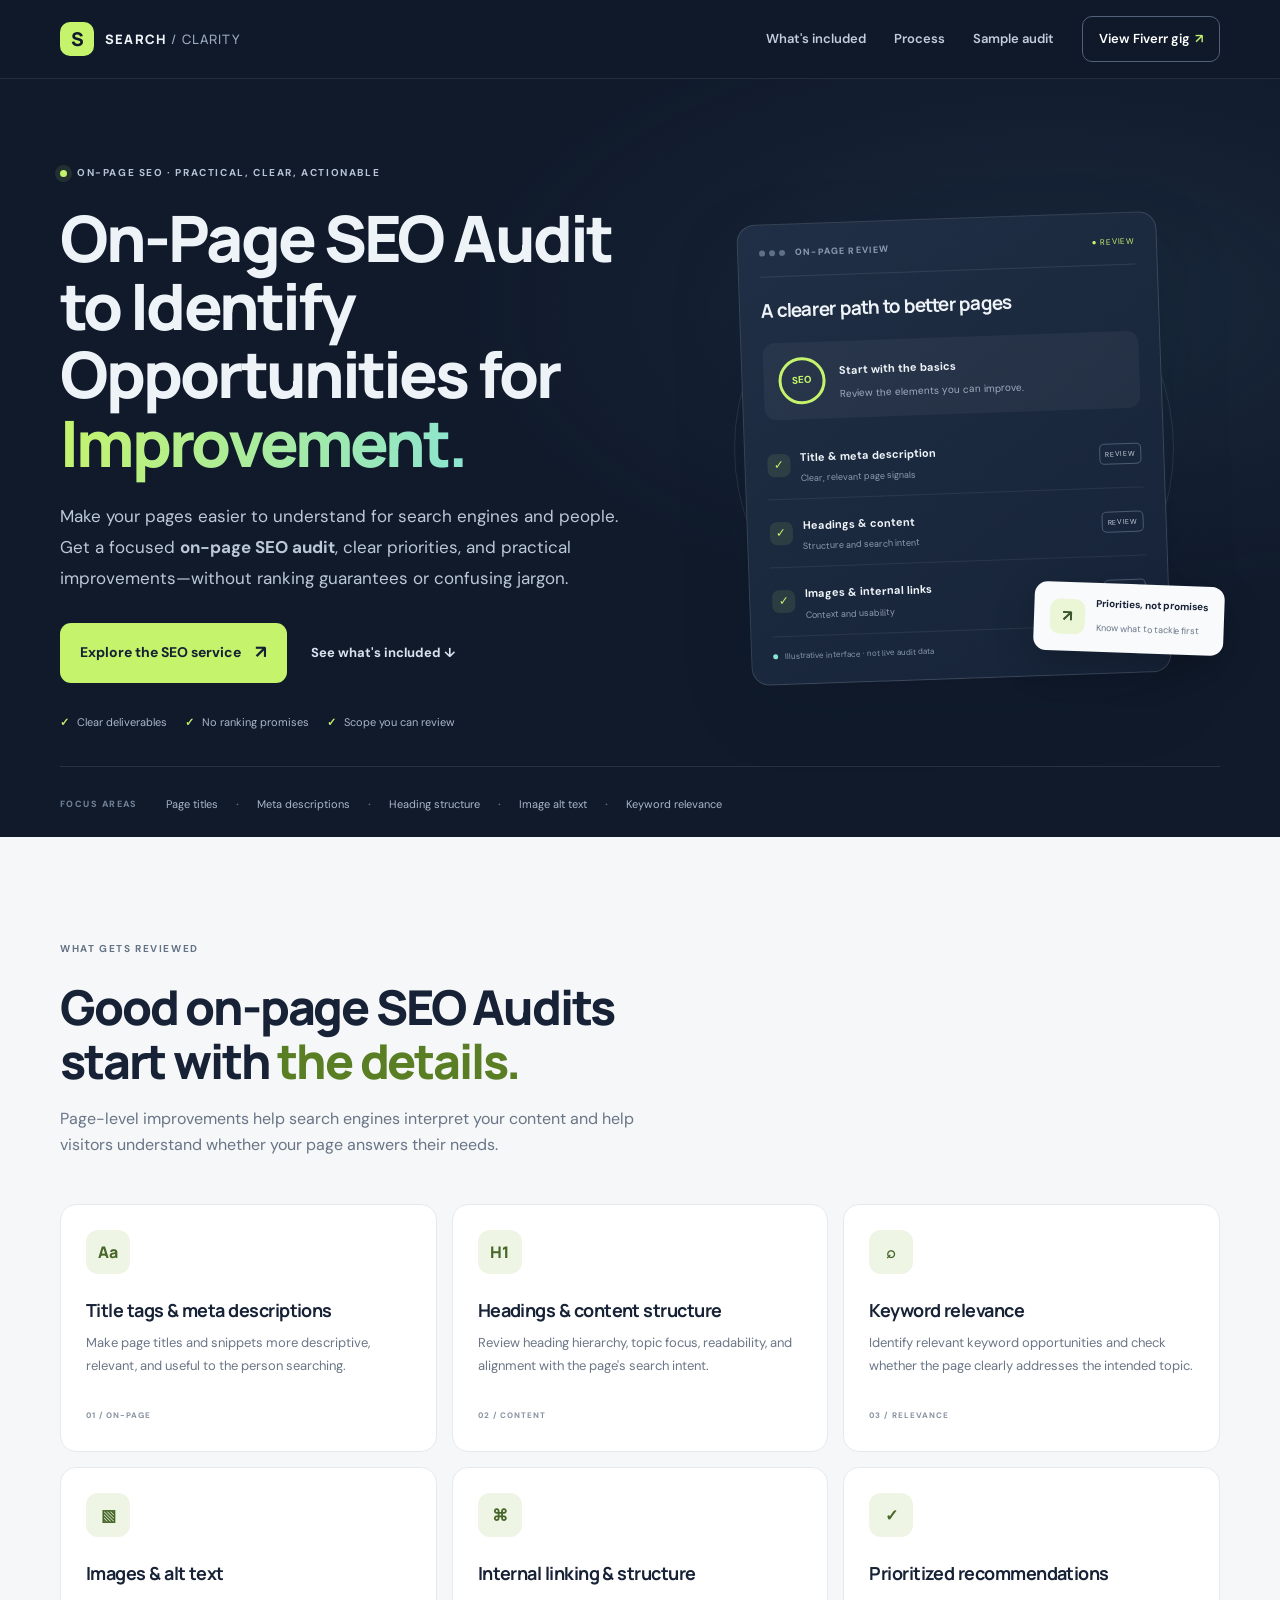
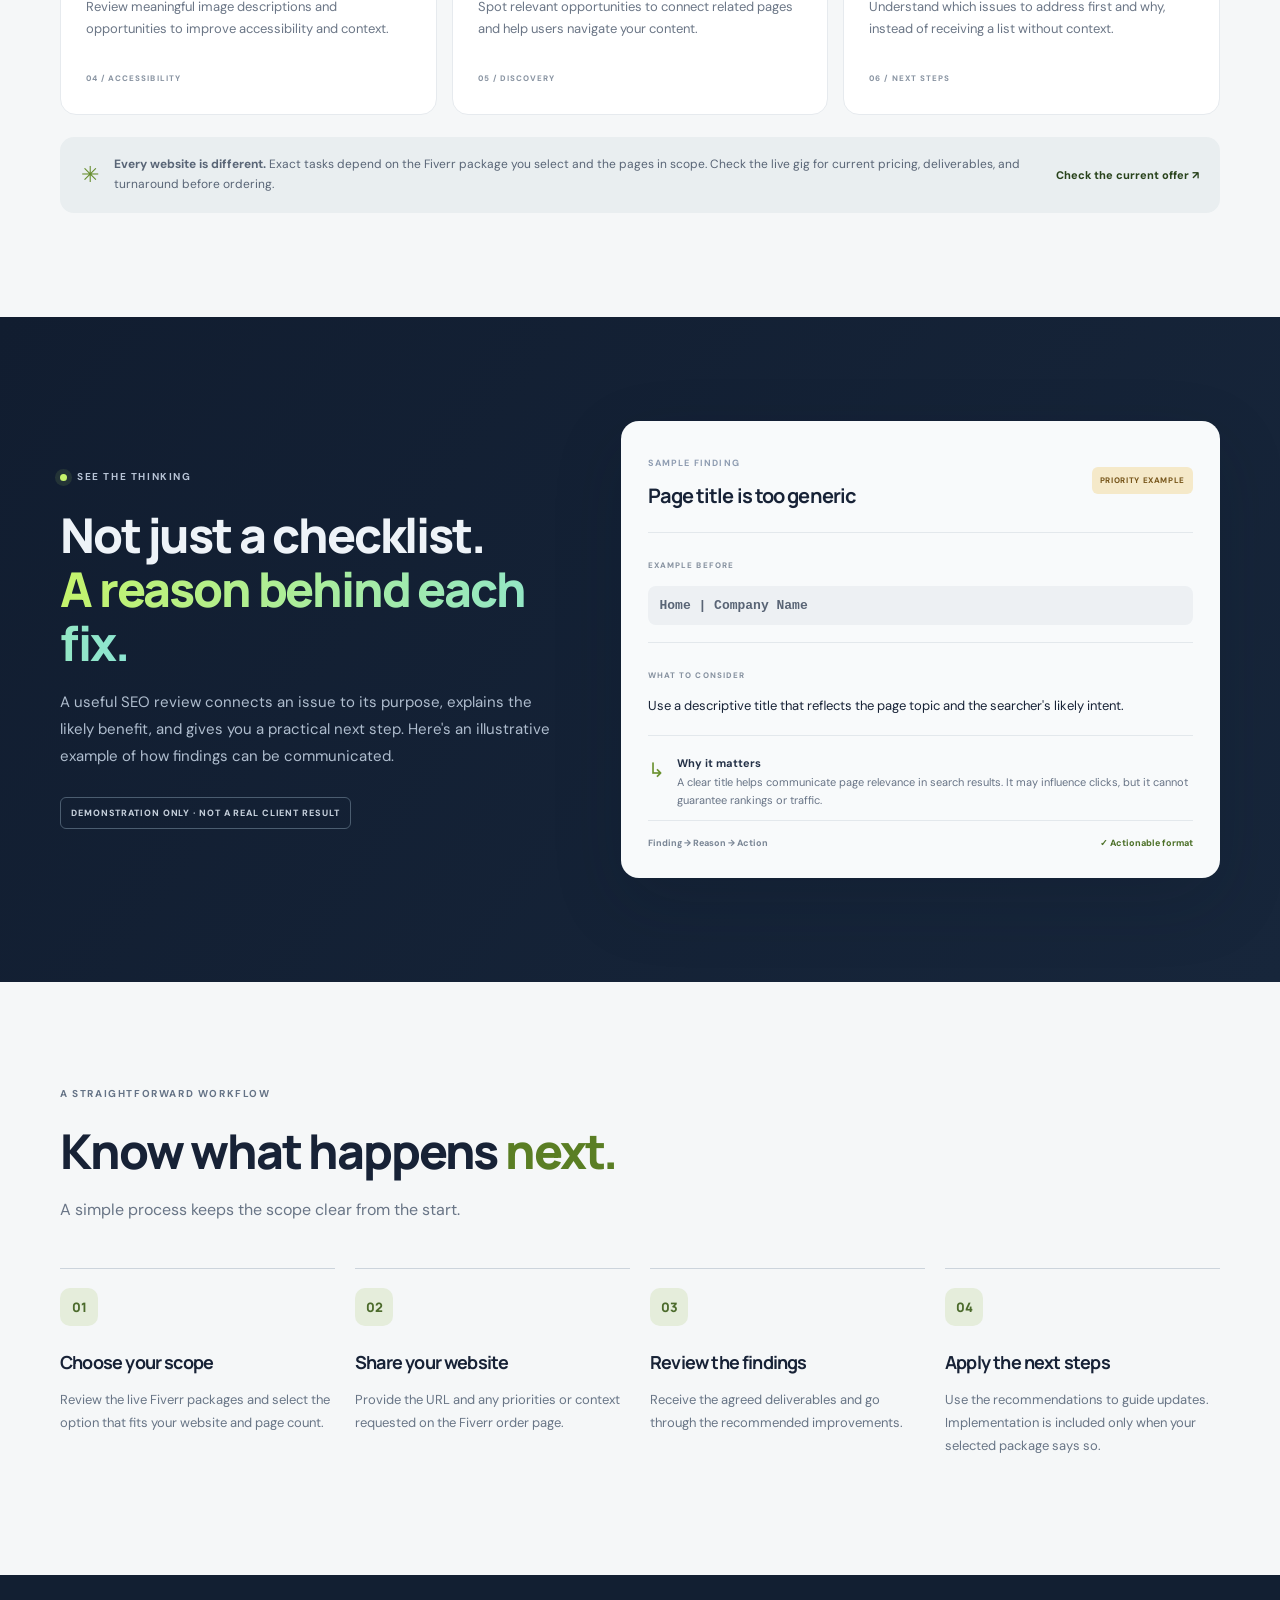
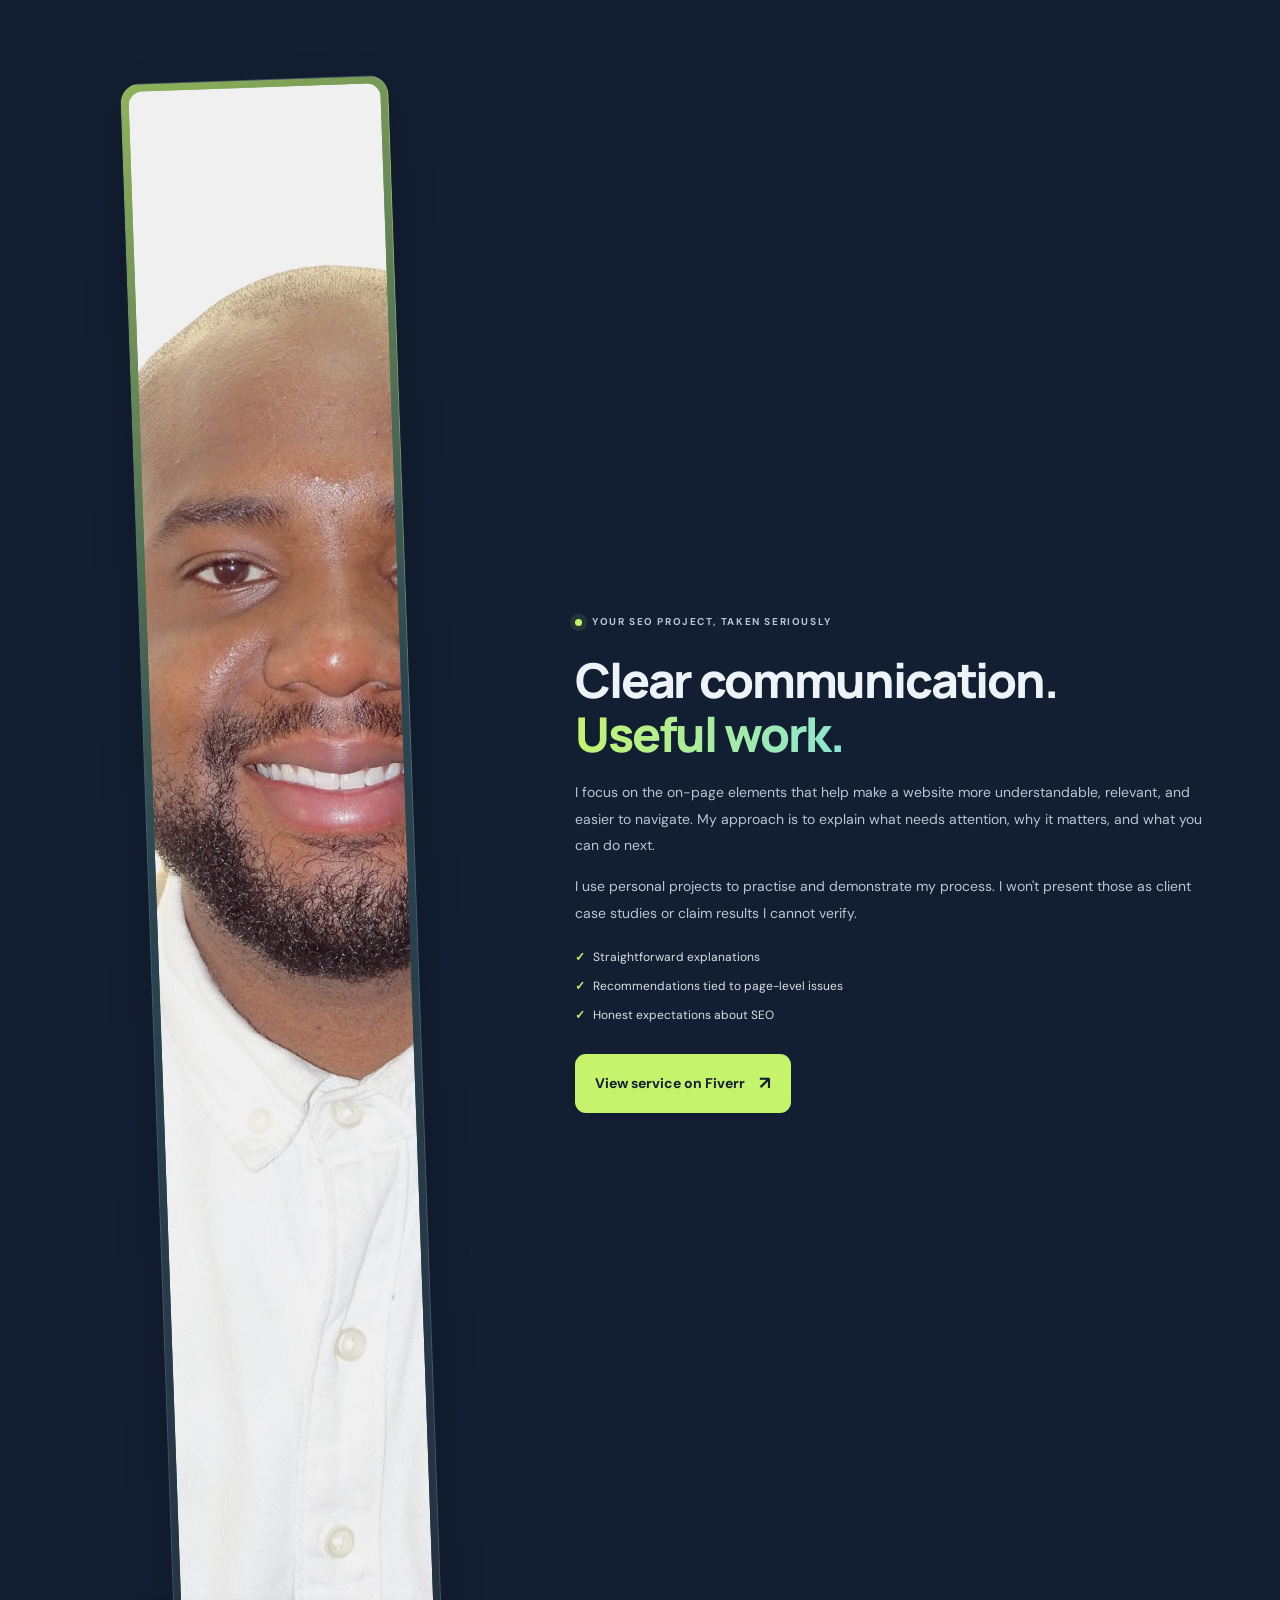
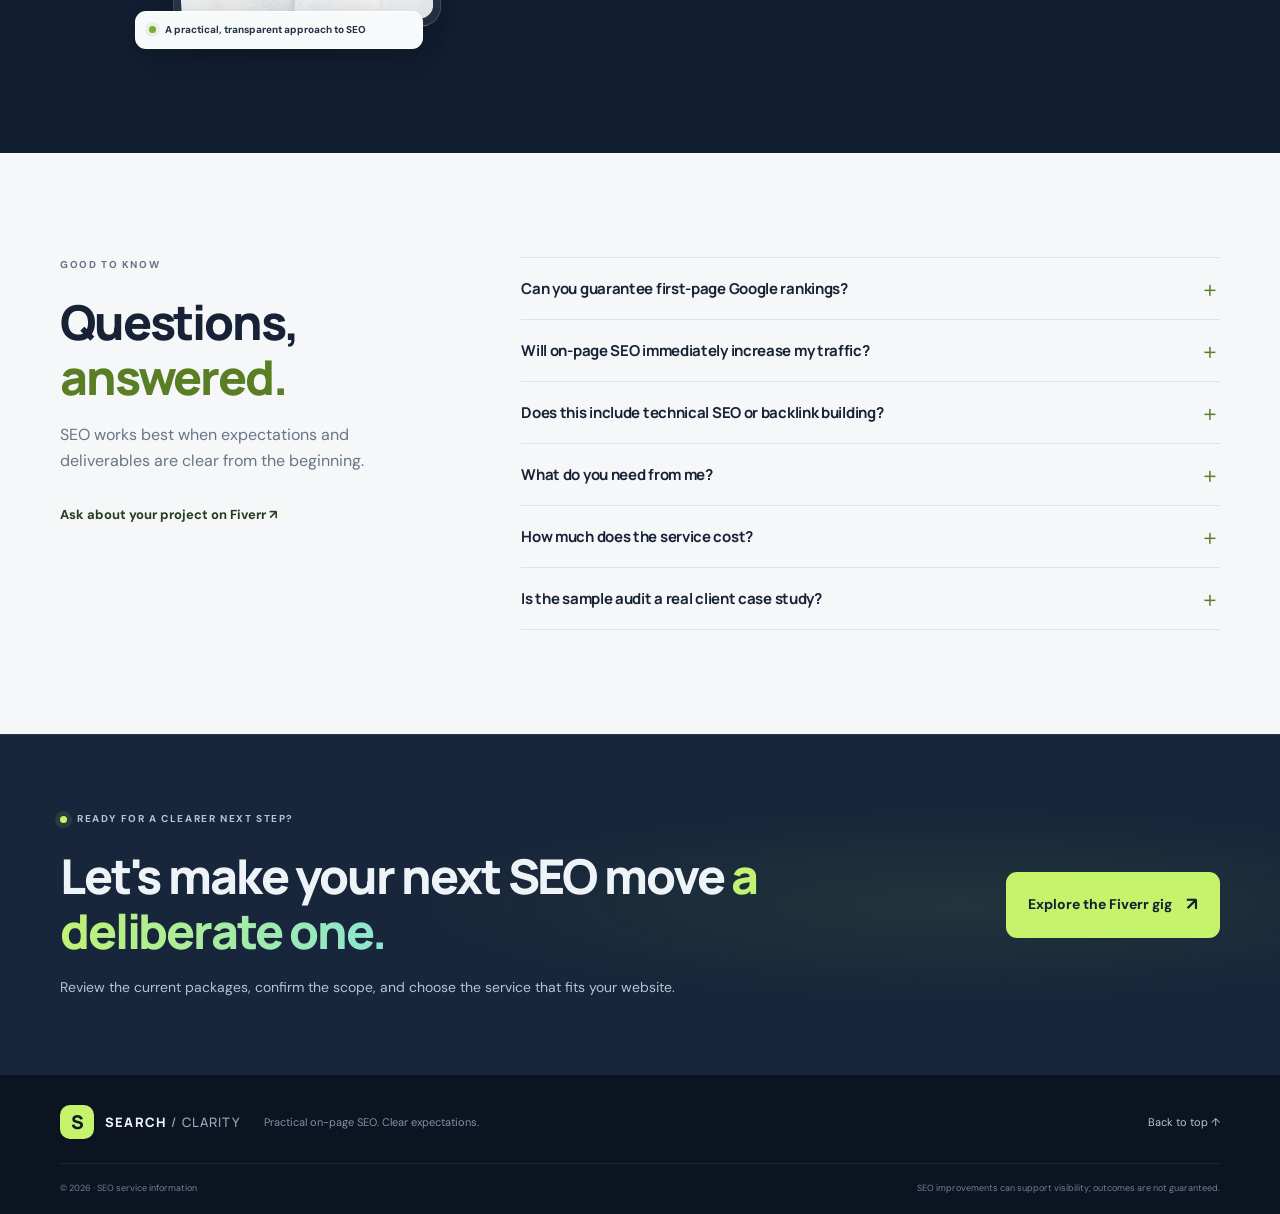
==== index.html @ f80be149 "Update favicon link from PNG to SVG" ====
<!doctype html>
<html lang="en">
<head>
  <meta charset="utf-8">
  <meta name="viewport" content="width=device-width, initial-scale=1, viewport-fit=cover">
  <meta name="theme-color" content="#101a2b">
  <meta name="color-scheme" content="dark light">

  <title>On-Page SEO Audit | Actionable Website SEO Review</title>
  <link rel="icon" type="image/png" href="/favicon.svg">

  <meta name="description" content="Get an on-page SEO audit covering titles, meta descriptions, headings, keyword relevance, image alt text and internal links, with practical recommendations.">

  <link rel="canonical" href="https://searchclarity.org/">

  <meta property="og:type" content="website">
  <meta property="og:title" content="Make your website easier for search engines to understand">
  <meta property="og:description" content="Practical on-page SEO audit and clear next steps. Explore the service on Fiverr.">
  <meta property="og:image" content="./profile-photo.jpg">

  <link rel="preload" as="image" href="./profile-photo.jpg" fetchpriority="high">
  <link rel="stylesheet" href="styles.css">

  <script type="application/ld+json">
  {
    "@context": "https://schema.org",
    "@type": "WebPage",
    "name": "On-Page SEO Audit and Optimization",
    "description": "Practical on-page SEO review and optimization service information.",
    "inLanguage": "en"
  }
  </script>
</head>

<body>

  <a class="skip-link" href="#main">Skip to content</a>

  <header class="site-header">
    <div class="container nav-wrap">

      <a class="brand" href="#top" aria-label="SEO service home">
        <span class="brand-mark">S</span>
        <span>SEARCH<span class="brand-light"> / CLARITY</span></span>
      </a>

      <button class="menu-toggle" type="button"
        aria-expanded="false" aria-controls="primary-nav">
        <span class="sr-only">Toggle navigation</span>
        <span></span>
        <span></span>
      </button>

      <nav id="primary-nav" class="nav-links" aria-label="Main navigation">
        <a href="#deliverables">What's included</a>
        <a href="#process">Process</a>
        <a href="#sample">Sample audit</a>
        <a class="nav-cta"
          href="https://www.fiverr.com/s/r33REjy"
          target="_blank" rel="noopener noreferrer">
          View Fiverr gig <span aria-hidden="true">↗</span>
        </a>
      </nav>

    </div>
  </header>

  <main id="main">

    <!-- HERO SECTION -->
    <section class="hero section" id="top">

      <div class="hero-grid container">

        <div class="hero-copy">

          <p class="eyebrow">
            <span class="pulse"></span>
            ON-PAGE SEO · PRACTICAL, CLEAR, ACTIONABLE
          </p>

          <h1>
            On-Page SEO Audit to Identify
            Opportunities for
            <span class="text-gradient">Improvement.</span>
          </h1>

          <p class="hero-lead">
            Make your pages easier to understand for search engines and people.
            Get a focused <strong>on-page SEO audit</strong>, clear priorities,
            and practical improvements—without ranking guarantees or confusing jargon.
          </p>

          <div class="hero-actions">

            <a class="button button-primary"
              href="https://www.fiverr.com/s/r33REjy"
              target="_blank" rel="noopener noreferrer">
              Explore the SEO service
              <span aria-hidden="true">↗</span>
            </a>

            <a class="text-link" href="#deliverables">
              See what's included
              <span aria-hidden="true">↓</span>
            </a>

          </div>

          <div class="trust-notes">
            <span><i aria-hidden="true">✓</i> Clear deliverables</span>
            <span><i aria-hidden="true">✓</i> No ranking promises</span>
            <span><i aria-hidden="true">✓</i> Scope you can review</span>
          </div>

        </div>

        <div class="hero-visual" aria-label="Illustration of an SEO review dashboard">

          <div class="orbit orbit-one"></div>
          <div class="orbit orbit-two"></div>

          <div class="dashboard-card">

            <div class="dash-top">
              <span class="window-dots">
                <i></i><i></i><i></i>
              </span>
              <span class="dash-label">ON-PAGE REVIEW</span>
              <span class="dash-status">● REVIEW</span>
            </div>

            <div class="dash-title">
              A clearer path to better pages
            </div>

            <div class="score-row">
              <div class="score-ring">
                <span>SEO</span>
              </div>
              <div>
                <strong>Start with the basics</strong>
                <p>Review the elements you can improve.</p>
              </div>
            </div>

            <div class="check-row">
              <span class="check-icon">✓</span>
              <div>
                <strong>Title & meta description</strong>
                <small>Clear, relevant page signals</small>
              </div>
              <span class="row-tag">REVIEW</span>
            </div>

            <div class="check-row">
              <span class="check-icon">✓</span>
              <div>
                <strong>Headings & content</strong>
                <small>Structure and search intent</small>
              </div>
              <span class="row-tag">REVIEW</span>
            </div>

            <div class="check-row">
              <span class="check-icon">✓</span>
              <div>
                <strong>Images & internal links</strong>
                <small>Context and usability</small>
              </div>
              <span class="row-tag">REVIEW</span>
            </div>

            <div class="dash-foot">
              <span class="foot-dot"></span>
              Illustrative interface · not live audit data
            </div>

          </div>

          <div class="floating-note">
            <span class="note-icon">↗</span>
            <div>
              <strong>Priorities, not promises</strong>
              <small>Know what to tackle first</small>
            </div>
          </div>

        </div>

      </div>

      <div class="hero-bottom container">
        <span>FOCUS AREAS</span>
        <div>Page titles</div>
        <b>·</b>
        <div>Meta descriptions</div>
        <b>·</b>
        <div>Heading structure</div>
        <b>·</b>
        <div>Image alt text</div>
        <b>·</b>
        <div>Keyword relevance</div>
      </div>

    </section>

    <!-- DELIVERABLES -->
    <section class="section section-light" id="deliverables">

      <div class="container">

        <div class="section-heading">
          <p class="eyebrow eyebrow-dark">WHAT GETS REVIEWED</p>

          <h2>
            Good on-page SEO Audits start with
            <span class="accent-text">the details.</span>
          </h2>

          <p>
            Page-level improvements help search engines interpret your content
            and help visitors understand whether your page answers their needs.
          </p>
        </div>

        <div class="service-grid">

          <article class="service-card">
            <div class="service-icon">Aa</div>
            <h3>Title tags & meta descriptions</h3>
            <p>
              Make page titles and snippets more descriptive, relevant,
              and useful to the person searching.
            </p>
            <span class="card-number">01 / ON-PAGE</span>
          </article>

          <article class="service-card">
            <div class="service-icon">H1</div>
            <h3>Headings & content structure</h3>
            <p>
              Review heading hierarchy, topic focus, readability,
              and alignment with the page's search intent.
            </p>
            <span class="card-number">02 / CONTENT</span>
          </article>

          <article class="service-card">
            <div class="service-icon">⌕</div>
            <h3>Keyword relevance</h3>
            <p>
              Identify relevant keyword opportunities and check whether
              the page clearly addresses the intended topic.
            </p>
            <span class="card-number">03 / RELEVANCE</span>
          </article>

          <article class="service-card">
            <div class="service-icon">▧</div>
            <h3>Images & alt text</h3>
            <p>
              Review meaningful image descriptions and opportunities
              to improve accessibility and context.
            </p>
            <span class="card-number">04 / ACCESSIBILITY</span>
          </article>

          <article class="service-card">
            <div class="service-icon">⌘</div>
            <h3>Internal linking & structure</h3>
            <p>
              Spot relevant opportunities to connect related pages
              and help users navigate your content.
            </p>
            <span class="card-number">05 / DISCOVERY</span>
          </article>

          <article class="service-card">
            <div class="service-icon">✓</div>
            <h3>Prioritized recommendations</h3>
            <p>
              Understand which issues to address first and why,
              instead of receiving a list without context.
            </p>
            <span class="card-number">06 / NEXT STEPS</span>
          </article>

        </div>

        <div class="scope-note">
          <span class="scope-star">✳</span>

          <p>
            <strong>Every website is different.</strong>
            Exact tasks depend on the Fiverr package you select and the pages
            in scope. Check the live gig for current pricing, deliverables,
            and turnaround before ordering.
          </p>

          <a href="https://www.fiverr.com/s/r33REjy"
            target="_blank" rel="noopener noreferrer">
            Check the current offer ↗
          </a>
        </div>

      </div>
    </section>

    <!-- SAMPLE AUDIT -->
    <section class="section dark-section" id="sample">

      <div class="container sample-grid">

        <div>
          <p class="eyebrow">
            <span class="pulse"></span>
            SEE THE THINKING
          </p>

          <h2>
            Not just a checklist.<br>
            <span class="text-gradient">A reason behind each fix.</span>
          </h2>

          <p class="section-copy">
            A useful SEO review connects an issue to its purpose,
            explains the likely benefit, and gives you a practical next step.
            Here's an illustrative example of how findings can be communicated.
          </p>

          <div class="sample-disclaimer">
            DEMONSTRATION ONLY · NOT A REAL CLIENT RESULT
          </div>
        </div>

        <div class="audit-panel">

          <div class="audit-head">
            <div>
              <span class="mini-label">SAMPLE FINDING</span>
              <h3>Page title is too generic</h3>
            </div>
            <span class="priority priority-high">PRIORITY EXAMPLE</span>
          </div>

          <div class="audit-before">
            <span>EXAMPLE BEFORE</span>
            <p>Home | Company Name</p>
          </div>

          <div class="audit-after">
            <span>WHAT TO CONSIDER</span>
            <p>
              Use a descriptive title that reflects the page topic
              and the searcher's likely intent.
            </p>
          </div>

          <div class="audit-reason">
            <span class="reason-icon">↳</span>
            <p>
              <strong>Why it matters</strong><br>
              A clear title helps communicate page relevance in search results.
              It may influence clicks, but it cannot guarantee rankings or traffic.
            </p>
          </div>

          <div class="audit-bottom">
            <span>Finding → Reason → Action</span>
            <span class="audit-check">✓ Actionable format</span>
          </div>

        </div>

      </div>
    </section>

    <!-- PROCESS -->
    <section class="section section-light" id="process">

      <div class="container">

        <div class="section-heading">
          <p class="eyebrow eyebrow-dark">A STRAIGHTFORWARD WORKFLOW</p>

          <h2>
            Know what happens
            <span class="accent-text">next.</span>
          </h2>

          <p>
            A simple process keeps the scope clear from the start.
          </p>
        </div>

        <div class="process-grid">

          <article class="process-step">
            <span class="step-no">01</span>
            <h3>Choose your scope</h3>
            <p>
              Review the live Fiverr packages and select the option
              that fits your website and page count.
            </p>
          </article>

          <article class="process-step">
            <span class="step-no">02</span>
            <h3>Share your website</h3>
            <p>
              Provide the URL and any priorities or context requested
              on the Fiverr order page.
            </p>
          </article>

          <article class="process-step">
            <span class="step-no">03</span>
            <h3>Review the findings</h3>
            <p>
              Receive the agreed deliverables and go through
              the recommended improvements.
            </p>
          </article>

          <article class="process-step">
            <span class="step-no">04</span>
            <h3>Apply the next steps</h3>
            <p>
              Use the recommendations to guide updates.
              Implementation is included only when your selected package says so.
            </p>
          </article>

        </div>

      </div>
    </section>

    <!-- ABOUT -->
    <section class="section about-section">

      <div class="container about-grid">

        <div class="portrait-wrap">
          <div class="portrait-frame">
            <img
              src="./profile-photo.jpg"
              width="1024"
              height="1536"
              alt="Portrait of the SEO service provider wearing a tan jacket and white shirt"
              loading="lazy"
              decoding="async"
            >
          </div>

          <div class="portrait-caption">
            <span class="caption-dot"></span>
            A practical, transparent approach to SEO
          </div>
        </div>

        <div class="about-copy">

          <p class="eyebrow">
            <span class="pulse"></span>
            YOUR SEO PROJECT, TAKEN SERIOUSLY
          </p>

          <h2>
            Clear communication.<br>
            <span class="text-gradient">Useful work.</span>
          </h2>

          <p>
            I focus on the on-page elements that help make a website more
            understandable, relevant, and easier to navigate. My approach
            is to explain what needs attention, why it matters, and what
            you can do next.
          </p>

          <p>
            I use personal projects to practise and demonstrate my process.
            I won't present those as client case studies or claim results
            I cannot verify.
          </p>

          <div class="about-points">
            <span><i>✓</i> Straightforward explanations</span>
            <span><i>✓</i> Recommendations tied to page-level issues</span>
            <span><i>✓</i> Honest expectations about SEO</span>
          </div>

          <a class="button button-primary"
            href="https://www.fiverr.com/s/r33REjy"
            target="_blank" rel="noopener noreferrer">
            View service on Fiverr
            <span aria-hidden="true">↗</span>
          </a>

        </div>
      </div>
    </section>

    <!-- FAQ -->
    <section class="section section-light faq-section" id="faq">

      <div class="container faq-grid">

        <div class="faq-intro">

          <p class="eyebrow eyebrow-dark">GOOD TO KNOW</p>

          <h2>
            Questions,
            <span class="accent-text">answered.</span>
          </h2>

          <p>
            SEO works best when expectations and deliverables
            are clear from the beginning.
          </p>

          <a class="text-link text-link-dark"
            href="https://www.fiverr.com/s/r33REjy"
            target="_blank" rel="noopener noreferrer">
            Ask about your project on Fiverr ↗
          </a>

        </div>

        <div class="faq-list">

          <details>
            <summary>Can you guarantee first-page Google rankings?</summary>
            <p>
              No. No ethical SEO provider can guarantee a particular ranking
              or timeline. Search results depend on many factors outside
              the control of a single service provider.
            </p>
          </details>

          <details>
            <summary>Will on-page SEO immediately increase my traffic?</summary>
            <p>
              Not necessarily. Improvements can make pages clearer and better
              aligned with search intent, but results depend on competition,
              site authority, technical health, content quality, and how
              search engines respond over time.
            </p>
          </details>

          <details>
            <summary>Does this include technical SEO or backlink building?</summary>
            <p>
              Do not assume so. Check the live Fiverr package for its exact
              scope. This page focuses on on-page SEO; technical fixes
              and off-page work should only be expected when explicitly included.
            </p>
          </details>

          <details>
            <summary>What do you need from me?</summary>
            <p>
              Usually, the website URL, the pages included in your chosen
              package, and any relevant business or audience context.
              Follow the requirements listed on the Fiverr order page.
            </p>
          </details>

          <details>
            <summary>How much does the service cost?</summary>
            <p>
              Pricing and package details can change. Use the Fiverr gig link
              for the current price, delivery time, and deliverables
              before placing an order.
            </p>
          </details>

          <details>
            <summary>Is the sample audit a real client case study?</summary>
            <p>
              No. The sample finding on this page is an illustrative
              demonstration of the format and reasoning, not a real
              client result or a claim about a specific website.
            </p>
          </details>

        </div>
      </div>
    </section>

    <!-- FINAL CTA -->
    <section class="final-cta">

      <div class="container final-cta-inner">

        <div>
          <p class="eyebrow">
            <span class="pulse"></span>
            READY FOR A CLEARER NEXT STEP?
          </p>

          <h2>
            Let's make your next SEO move
            <span class="text-gradient">a deliberate one.</span>
          </h2>

          <p>
            Review the current packages, confirm the scope,
            and choose the service that fits your website.
          </p>
        </div>

        <a class="button button-primary button-large"
          href="https://www.fiverr.com/s/r33REjy"
          target="_blank" rel="noopener noreferrer">
          Explore the Fiverr gig
          <span aria-hidden="true">↗</span>
        </a>

      </div>
    </section>

  </main>

  <!-- FOOTER -->
  <footer class="site-footer">

    <div class="container footer-inner">

      <a class="brand" href="#top">
        <span class="brand-mark">S</span>
        <span>SEARCH<span class="brand-light"> / CLARITY</span></span>
      </a>

      <p>Practical on-page SEO. Clear expectations.</p>

      <a href="#top" class="back-top">Back to top ↑</a>

    </div>

    <div class="container copyright">
      <span>© <span id="year">2026</span> · SEO service information</span>
      <span>SEO improvements can support visibility; outcomes are not guaranteed.</span>
    </div>

  </footer>

  <script src="script.js" defer></script>

</body>
</html>
---- styles.css ----
@import url('https://fonts.googleapis.com/css2?family=DM+Sans:wght@400;500;600;700&family=Manrope:wght@400;500;600;700;800&display=swap');
:root{--navy:#101a2b;--navy2:#17253a;--ink:#172236;--muted:#667085;--lime:#c5f36b;--mint:#8ce5d2;--paper:#f5f7f8;--line:#e2e7ec;--white:#fff;--radius:22px;--shadow:0 24px 70px rgba(10,22,40,.16)}
*{box-sizing:border-box}html{scroll-behavior:smooth;scroll-padding-top:90px}body{margin:0;background:var(--navy);color:#eef3f8;font-family:'DM Sans',sans-serif;line-height:1.65;-webkit-font-smoothing:antialiased}a{color:inherit}img{max-width:100%;display:block}.container{width:min(1160px,calc(100% - 44px));margin-inline:auto}.section{padding:104px 0}.site-header{position:sticky;top:0;z-index:20;background:rgba(16,26,43,.92);backdrop-filter:blur(16px);border-bottom:1px solid rgba(255,255,255,.09)}.nav-wrap{min-height:78px;display:flex;align-items:center;justify-content:space-between;gap:25px}.brand{display:inline-flex;align-items:center;gap:11px;text-decoration:none;font:800 13px Manrope,sans-serif;letter-spacing:.09em;white-space:nowrap}.brand-mark{display:grid;place-items:center;width:34px;height:34px;background:var(--lime);color:var(--navy);border-radius:10px;font-size:19px;letter-spacing:0}.brand-light{color:#9caabe;font-weight:500}.nav-links{display:flex;align-items:center;gap:28px}.nav-links a{text-decoration:none;color:#c4ccda;font-size:13px;font-weight:600;transition:color .2s}.nav-links a:hover,.text-link:hover{color:var(--lime)}.nav-links .nav-cta{padding:11px 16px;border:1px solid #526078;border-radius:10px;color:#fff}.nav-cta span{color:var(--lime);margin-left:5px}.menu-toggle{display:none}.hero{padding:86px 0 0;overflow:hidden;background:radial-gradient(ellipse at 82% 30%,rgba(70,112,145,.17),transparent 40%),var(--navy)}.hero-grid{display:grid;grid-template-columns:1.04fr .96fr;gap:52px;align-items:center;min-height:500px}.eyebrow{display:flex;align-items:center;gap:10px;font-size:10px;letter-spacing:.16em;font-weight:700;color:#b8c4d6;margin:0 0 22px}.pulse{width:7px;height:7px;background:var(--lime);border-radius:50%;box-shadow:0 0 0 5px rgba(197,243,107,.1)}h1,h2,h3,p{margin-top:0}h1,h2,h3{font-family:Manrope,sans-serif;letter-spacing:-.045em}h1{font-size:clamp(42px,5vw,66px);line-height:1.07;margin-bottom:24px;font-weight:800;max-width:650px}h2{font-size:clamp(34px,4vw,48px);line-height:1.13;font-weight:800;margin-bottom:18px}.text-gradient{background:linear-gradient(100deg,var(--lime),var(--mint));-webkit-background-clip:text;background-clip:text;color:transparent}.hero-lead{font-size:17px;color:#bdc8d7;max-width:565px;line-height:1.8;margin-bottom:30px}.hero-actions{display:flex;align-items:center;gap:24px;flex-wrap:wrap}.button{display:inline-flex;justify-content:center;align-items:center;gap:14px;padding:15px 20px;border-radius:11px;text-decoration:none;font-size:14px;font-weight:700;transition:transform .2s,box-shadow .2s,background .2s}.button:hover{transform:translateY(-2px);box-shadow:0 12px 30px rgba(197,243,107,.14)}.button-primary{background:var(--lime);color:#142033}.button-primary span{font-size:18px}.text-link{font-size:13px;font-weight:700;color:#d9e2ed;text-decoration:none}.trust-notes{display:flex;gap:18px;flex-wrap:wrap;margin-top:30px;color:#aab7c9;font-size:11px}.trust-notes i,.about-points i{font-style:normal;color:var(--lime);font-weight:800;margin-right:5px}.hero-visual{min-height:455px;position:relative;display:grid;place-items:center}.orbit{position:absolute;border:1px solid rgba(180,208,225,.12);border-radius:50%;aspect-ratio:1}.orbit-one{width:440px}.orbit-two{width:350px;border-style:dashed}.dashboard-card{position:relative;z-index:1;width:min(100%,420px);padding:21px;background:linear-gradient(145deg,#202f45,#162338);border:1px solid rgba(255,255,255,.13);border-radius:18px;box-shadow:var(--shadow);transform:rotate(-2deg)}.dash-top{display:flex;align-items:center;gap:10px;border-bottom:1px solid rgba(255,255,255,.09);padding-bottom:15px}.window-dots{display:flex;gap:4px}.window-dots i{width:6px;height:6px;border-radius:50%;background:#607086}.dash-label,.mini-label{font-size:9px;letter-spacing:.13em;color:#8e9cb1;font-weight:700}.dash-status{margin-left:auto;font-size:8px;letter-spacing:.1em;color:var(--lime)}.dash-title{font:700 19px Manrope,sans-serif;letter-spacing:-.04em;margin:20px 0}.score-row{display:flex;align-items:center;gap:14px;padding:15px;background:rgba(255,255,255,.045);border-radius:12px;margin-bottom:12px}.score-ring{width:47px;height:47px;border-radius:50%;display:grid;place-items:center;border:3px solid var(--lime);color:var(--lime);font-size:10px;font-weight:800}.score-row strong,.check-row strong{font-size:11px}.score-row p{margin:3px 0 0;font-size:10px;color:#9eacc0}.check-row{display:flex;align-items:center;gap:10px;padding:12px 1px;border-bottom:1px solid rgba(255,255,255,.07)}.check-icon{display:grid;place-items:center;width:23px;height:23px;border-radius:7px;background:rgba(197,243,107,.1);color:var(--lime);font-size:12px}.check-row>div{flex:1}.check-row small{display:block;color:#8e9cb1;font-size:9px;margin-top:2px}.row-tag{font-size:7px;letter-spacing:.1em;color:#c7d2df;border:1px solid #4a5b71;border-radius:5px;padding:4px 5px}.dash-foot{font-size:8px;color:#8998ad;padding-top:13px;display:flex;align-items:center;gap:7px}.foot-dot{width:5px;height:5px;background:#8ce5d2;border-radius:50%}.floating-note{position:absolute;z-index:2;bottom:25px;right:-4px;display:flex;align-items:center;gap:11px;padding:13px 16px;background:#f8fafb;color:var(--ink);border-radius:13px;box-shadow:0 14px 40px #0003;transform:rotate(2deg)}.note-icon{display:grid;place-items:center;background:#eaf6d5;width:35px;height:35px;border-radius:10px;color:#39532a;font-weight:800}.floating-note strong{font-size:10px;display:block}.floating-note small{font-size:9px;color:#687487}.hero-bottom{display:flex;gap:18px;align-items:center;flex-wrap:wrap;padding:28px 0 24px;border-top:1px solid rgba(255,255,255,.1);margin-top:35px;color:#aab7c9;font-size:11px}.hero-bottom>span{font-size:9px;letter-spacing:.16em;color:#728198;font-weight:800;margin-right:10px}.hero-bottom b{color:#5c6b7f}.section-light{background:var(--paper);color:var(--ink)}.section-heading{max-width:660px;margin-bottom:45px}.eyebrow-dark{color:#657386}.accent-text{color:#5a7e24}.section-heading>p:last-child,.faq-intro>p:not(.eyebrow){color:#697586;max-width:580px}.service-grid{display:grid;grid-template-columns:repeat(3,1fr);gap:15px}.service-card{background:#fff;border:1px solid #e6eaee;border-radius:16px;padding:25px;min-height:245px;transition:transform .2s,border-color .2s,box-shadow .2s}.service-card:hover{transform:translateY(-4px);border-color:#c5d89f;box-shadow:0 15px 35px rgba(30,49,70,.07)}.service-icon{width:44px;height:44px;display:grid;place-items:center;border-radius:12px;background:#eef5e4;color:#48672a;font:800 16px Manrope,sans-serif;margin-bottom:25px}.service-card h3{font-size:18px;line-height:1.3;margin-bottom:10px;letter-spacing:-.03em}.service-card p{color:#6b7686;font-size:13px;line-height:1.75;margin-bottom:22px}.card-number{font-size:8px;letter-spacing:.13em;color:#8994a2;font-weight:800}.scope-note{display:flex;align-items:center;gap:15px;background:#e9eef0;border-radius:14px;padding:18px 21px;margin-top:22px}.scope-star{font-size:22px;color:#668d2c}.scope-note p{font-size:12px;color:#596576;margin:0;flex:1}.scope-note a{font-size:11px;font-weight:800;color:#29431c;text-decoration:none;white-space:nowrap}.dark-section{background:linear-gradient(125deg,#111d30,#17263b)}.sample-grid{display:grid;grid-template-columns:.9fr 1.1fr;gap:70px;align-items:center}.section-copy{color:#afbdce;line-height:1.8;font-size:15px}.sample-disclaimer{display:inline-flex;padding:8px 10px;border:1px solid #4b5d70;border-radius:6px;color:#c6d0dc;font-size:9px;letter-spacing:.1em;font-weight:800;margin-top:12px}.audit-panel{background:#f8fafb;border-radius:18px;padding:27px;color:var(--ink);box-shadow:var(--shadow)}.audit-head{display:flex;align-items:center;justify-content:space-between;gap:12px;padding-bottom:20px;border-bottom:1px solid #e3e8ec}.audit-head h3{font-size:20px;margin:5px 0 0}.priority{font-size:8px;font-weight:800;letter-spacing:.08em;padding:7px 8px;border-radius:6px}.priority-high{background:#f5e9c9;color:#77561b}.audit-before,.audit-after{padding:17px 0;border-bottom:1px solid #e3e8ec}.audit-before span,.audit-after span{font-size:8px;letter-spacing:.14em;font-weight:800;color:#8792a0}.audit-before p{font:600 13px monospace;background:#edf0f3;padding:12px;border-radius:8px;margin:9px 0 0;color:#596475}.audit-after p{font-size:13px;line-height:1.75;margin:9px 0 0}.audit-reason{display:flex;gap:12px;padding:18px 0 10px}.reason-icon{font-size:20px;color:#6b922f}.audit-reason p{font-size:11px;color:#687486;line-height:1.7;margin:0}.audit-reason strong{color:#243147}.audit-bottom{border-top:1px solid #e3e8ec;padding-top:15px;display:flex;justify-content:space-between;gap:10px;font-size:9px;font-weight:800;color:#7b8796}.audit-check{color:#4d7129}.process-grid{display:grid;grid-template-columns:repeat(4,1fr);gap:20px}.process-step{border-top:1px solid #ccd4dc;padding-top:19px}.step-no{display:grid;place-items:center;width:38px;height:38px;border-radius:10px;background:#e5eddb;color:#4c6b2c;font:800 13px Manrope,sans-serif;margin-bottom:22px}.process-step h3{font-size:18px;margin-bottom:10px}.process-step p{font-size:13px;line-height:1.8;color:#687586}.about-section{background:#121f32}.about-grid{display:grid;grid-template-columns:.8fr 1.2fr;gap:85px;align-items:center}.portrait-wrap{position:relative;max-width:360px;margin:auto}.portrait-frame{border:1px solid rgba(255,255,255,.15);padding:10px;border-radius:22px;background:#1c2a3e;transform:rotate(-2deg)}.portrait-frame img{aspect-ratio:3/4;object-fit:cover;object-position:center 25%;border-radius:14px;filter:saturate(.92)}.portrait-caption{position:absolute;bottom:22px;left:-23px;right:-12px;display:flex;align-items:center;gap:9px;background:#f7fafb;color:#253147;border-radius:10px;padding:13px 15px;font-size:10px;font-weight:700;box-shadow:0 12px 35px #0003}.caption-dot{width:7px;height:7px;border-radius:50%;background:#79a83b}.about-copy>p:not(.eyebrow){color:#b8c5d5;font-size:14px;line-height:1.9}.about-points{display:grid;gap:9px;margin:22px 0 28px;color:#d8e0e9;font-size:12px}.faq-grid{display:grid;grid-template-columns:.7fr 1.3fr;gap:85px}.faq-intro{position:sticky;top:115px;align-self:start}.text-link-dark{color:#263d1e;display:inline-block;margin-top:13px}.faq-list details{border-bottom:1px solid #dce2e7}.faq-list details:first-child{border-top:1px solid #dce2e7}.faq-list summary{list-style:none;cursor:pointer;position:relative;padding:20px 38px 20px 0;font:700 15px Manrope,sans-serif;letter-spacing:-.02em}.faq-list summary::-webkit-details-marker{display:none}.faq-list summary:after{content:'+';position:absolute;right:3px;top:15px;font:400 24px Manrope,sans-serif;color:#5c7e2b}.faq-list details[open] summary:after{content:'−'}.faq-list details p{color:#687586;font-size:13px;line-height:1.8;padding:0 25px 20px 0;margin:0}.final-cta{padding:76px 0;background:radial-gradient(ellipse at 75% 50%,rgba(111,153,68,.12),transparent 40%),#17263a;border-top:1px solid rgba(255,255,255,.08)}.final-cta-inner{display:flex;align-items:center;justify-content:space-between;gap:40px}.final-cta h2{max-width:720px}.final-cta p:not(.eyebrow){color:#b5c2d2;margin-bottom:0;font-size:14px}.button-large{white-space:nowrap;padding:18px 22px}.site-footer{background:#0c1422;padding:30px 0 18px}.footer-inner{display:flex;align-items:center;gap:24px;padding-bottom:24px}.footer-inner>p{font-size:11px;color:#8290a4;margin:0;flex:1}.back-top{font-size:11px;color:#b9c5d4;text-decoration:none}.copyright{display:flex;justify-content:space-between;gap:20px;border-top:1px solid rgba(255,255,255,.08);padding-top:17px;color:#718097;font-size:9px}.skip-link{position:absolute;top:-60px;left:12px;background:var(--lime);color:#111;padding:10px;z-index:100}.skip-link:focus{top:12px}.sr-only{position:absolute;width:1px;height:1px;padding:0;margin:-1px;overflow:hidden;clip:rect(0,0,0,0);white-space:nowrap;border:0}
@media(max-width:900px){.hero-grid{gap:20px;grid-template-columns:1fr 1fr}.hero-visual{min-height:390px}.dashboard-card{padding:17px}.orbit-one{width:350px}.orbit-two{width:285px}.floating-note{right:-6px;bottom:8px}.nav-links{gap:15px}.nav-links a{font-size:12px}.sample-grid,.about-grid{gap:45px}.faq-grid{gap:45px}.service-card{padding:20px}.service-card h3{font-size:16px}}
@media(max-width:700px){.container{width:min(100% - 34px,540px)}.section{padding:75px 0}.nav-wrap{min-height:68px}.menu-toggle{display:flex;flex-direction:column;gap:5px;border:1px solid #425169;border-radius:9px;padding:10px;background:transparent}.menu-toggle span:not(.sr-only){display:block;width:19px;height:2px;background:#fff}.nav-links{display:none;position:absolute;top:68px;left:0;right:0;padding:18px 22px 22px;background:#101a2b;border-bottom:1px solid #334156;flex-direction:column;align-items:stretch;gap:0}.nav-links.open{display:flex}.nav-links a{padding:12px 0;font-size:14px}.nav-links .nav-cta{margin-top:8px;padding:12px 14px;text-align:center}.hero{padding-top:63px}.hero-grid{grid-template-columns:1fr;gap:12px}.hero-copy{position:relative;z-index:2}.eyebrow{font-size:9px;margin-bottom:17px}h1{font-size:clamp(42px,11vw,58px)}.hero-lead{font-size:15px}.hero-actions{gap:18px}.button{padding:14px 16px;font-size:12px}.trust-notes{gap:10px 15px;font-size:10px}.hero-visual{min-height:370px;margin-top:4px}.dashboard-card{width:min(100% - 15px,390px);transform:rotate(-1deg)}.orbit-one{width:330px}.orbit-two{width:270px}.floating-note{right:0;bottom:3px}.hero-bottom{margin-top:22px;gap:9px 12px;font-size:10px}.hero-bottom>span{width:100%;margin-bottom:2px}.section-heading{margin-bottom:30px}.service-grid{grid-template-columns:1fr 1fr;gap:11px}.service-card{min-height:unset;padding:17px}.service-icon{width:37px;height:37px;margin-bottom:18px}.service-card h3{font-size:15px}.service-card p{font-size:12px}.card-number{font-size:7px}.scope-note{align-items:flex-start;flex-wrap:wrap;padding:16px}.scope-note p{min-width:calc(100% - 40px)}.scope-note a{margin-left:39px}.sample-grid,.about-grid,.faq-grid{grid-template-columns:1fr;gap:35px}.sample-grid h2,.about-copy h2{font-size:36px}.audit-panel{padding:19px}.audit-head h3{font-size:17px}.process-grid{grid-template-columns:1fr 1fr;gap:18px}.process-step{padding-top:15px}.step-no{margin-bottom:15px}.portrait-wrap{width:min(78%,300px)}.portrait-caption{left:-14px;right:-14px}.faq-intro{position:static}.faq-list summary{font-size:14px}.final-cta{padding:58px 0}.final-cta-inner{align-items:flex-start;flex-direction:column;gap:25px}.final-cta h2{font-size:35px}.footer-inner{flex-wrap:wrap;gap:15px}.footer-inner>p{order:3;flex-basis:100%}.copyright{flex-direction:column;gap:6px}}
@media(max-width:390px){.service-grid{grid-template-columns:1fr}.service-card{padding:20px}.service-card h3{font-size:17px}.service-card p{font-size:13px}.hero-actions{align-items:flex-start;flex-direction:column}.hero-visual{min-height:350px}.dashboard-card{padding:14px}.floating-note{right:-4px}.process-grid{grid-template-columns:1fr}.audit-bottom{flex-direction:column}}
@media(prefers-reduced-motion:reduce){*,*::before,*::after{scroll-behavior:auto!important;transition:none!important;animation:none!important}}

/* Hide profile image section on mobile */
@media (max-width: 768px) {
  .portrait-wrap {
    display: none;
  }
  .hero-visual{
    display: none;
  }
}


/* Compact, premium profile portrait */
.portrait-wrap {
  position: relative;
  width: 100%;
  max-width: 280px;
  margin: 0 auto;
  padding: 0 0 18px 12px;
}

.portrait-frame {
  position: relative;
  padding: 7px;
  border-radius: 20px;
  background: linear-gradient(
    145deg,
    rgba(197, 243, 107, 0.7),
    rgba(140, 229, 210, 0.2) 45%,
    rgba(255, 255, 255, 0.08)
  );
  border: 1px solid rgba(255, 255, 255, 0.14);
  transform: rotate(-2deg);
  box-shadow: 0 18px 42px rgba(0, 0, 0, 0.22);
  overflow: hidden;
}

.portrait-frame img {
  display: block;
  width: 100%;
  aspect-ratio: 4 / 5;
  object-fit: cover;
  object-position: center 25%;
  border-radius: 14px;
  filter: saturate(0.95);
}

.portrait-caption {
  position: absolute;
  z-index: 2;
  bottom: 0;
  left: 0;
  right: -8px;
  display: flex;
  align-items: center;
  gap: 9px;
  padding: 11px 13px;
  background: #f7fafb;
  color: #253147;
  border: 1px solid rgba(255, 255, 255, 0.75);
  border-radius: 11px;
  font-size: 10px;
  line-height: 1.4;
  font-weight: 700;
  box-shadow: 0 8px 24px rgba(0, 0, 0, 0.18);
}

.caption-dot {
  flex: 0 0 7px;
  width: 7px;
  height: 7px;
  border-radius: 50%;
  background: #79a83b;
  box-shadow: 0 0 0 4px rgba(121, 168, 59, 0.13);
}

/* Keep the portrait compact on tablets */
@media (min-width: 701px) and (max-width: 900px) {
  .portrait-wrap {
    max-width: 240px;
  }
}

/* Hide portrait on mobile, as in your current design */
@media (max-width: 700px) {
  .portrait-wrap {
    display: none;
  }
}
 */


/* SearchClarity responsive fixes */
html {
  -webkit-text-size-adjust: 100%;
  scroll-padding-top: 76px;
}

body {
  overflow-wrap: anywhere;
}

.container {
  width: min(1160px, calc(100% - 40px));
}

a:focus-visible,
button:focus-visible,
summary:focus-visible {
  outline: 3px solid var(--lime);
  outline-offset: 4px;
}

.menu-toggle {
  cursor: pointer;
  min-width: 44px;
  min-height: 44px;
  align-items: center;
  justify-content: center;
}

.nav-links a {
  min-height: 44px;
  display: flex;
  align-items: center;
}

.hero-visual {
  min-width: 0;
}

.dashboard-card {
  max-width: 100%;
}

.floating-note {
  max-width: calc(100% - 12px);
}

.button {
  min-height: 46px;
  text-align: center;
}

@media (max-width: 700px) {
  .container {
    width: calc(100% - 32px);
  }

  .section {
    padding: 60px 0;
  }

  .nav-wrap {
    min-height: 66px;
    gap: 12px;
  }

  .nav-links {
    top: 66px;
    padding: 12px 16px 18px;
  }

  .nav-links a {
    width: 100%;
    padding: 12px 4px;
  }

  .hero {
    padding-top: 44px;
  }

  .hero-grid {
    grid-template-columns: minmax(0, 1fr);
    gap: 18px;
    min-height: 0;
  }

  h1 {
    font-size: clamp(36px, 9.5vw, 52px);
    line-height: 1.08;
  }

  h2 {
    font-size: clamp(30px, 7.8vw, 40px);
  }

  .hero-lead {
    font-size: 16px;
    line-height: 1.7;
  }

  .hero-actions {
    align-items: stretch;
    gap: 12px;
  }

  .hero-actions .button {
    width: 100%;
  }

  .trust-notes {
    display: grid;
    grid-template-columns: 1fr;
    gap: 8px;
    font-size: 12px;
  }

  /* Keep the dashboard visible on phones. */
  .hero-visual {
    display: grid !important;
    min-height: 0;
    margin: 16px 0 4px;
    padding: 8px 0 32px;
  }

  .orbit-one {
    width: min(84vw, 330px);
  }

  .orbit-two {
    width: min(68vw, 270px);
  }

  .dashboard-card {
    width: 100%;
    max-width: 390px;
    padding: clamp(14px, 4vw, 20px);
    transform: none;
  }

  .floating-note {
    right: 0;
    bottom: 0;
    transform: none;
  }

  .hero-bottom {
    margin-top: 18px;
    padding: 22px 0;
    gap: 8px 10px;
  }

  .hero-bottom b {
    display: none;
  }

  .service-grid {
    grid-template-columns: minmax(0, 1fr);
    gap: 12px;
  }

  .service-card {
    padding: 20px;
    min-height: 0;
  }

  .service-card h3 {
    font-size: 18px;
  }

  .service-card p {
    font-size: 14px;
  }

  .scope-note {
    display: grid;
    grid-template-columns: 24px minmax(0, 1fr);
    gap: 10px;
  }

  .scope-note p {
    min-width: 0;
  }

  .scope-note a {
    grid-column: 2;
    margin-left: 0;
    white-space: normal;
  }

  .sample-grid,
  .about-grid,
  .faq-grid {
    grid-template-columns: minmax(0, 1fr);
    gap: 28px;
  }

  .audit-panel {
    padding: 18px;
  }

  .audit-head {
    align-items: flex-start;
    flex-direction: column;
  }

  .process-grid {
    grid-template-columns: minmax(0, 1fr);
    gap: 22px;
  }

  .process-step {
    display: grid;
    grid-template-columns: 42px minmax(0, 1fr);
    column-gap: 12px;
  }

  .step-no {
    grid-row: span 2;
    margin: 0;
  }

  .process-step p {
    grid-column: 2;
    margin-bottom: 0;
  }

  .portrait-wrap {
    display: none;
  }

  .faq-intro {
    position: static;
  }

  .final-cta-inner {
    align-items: stretch;
    gap: 22px;
  }

  .final-cta .button {
    width: 100%;
    white-space: normal;
  }

  .copyright {
    overflow-wrap: anywhere;
  }
}

@media (max-width: 390px) {
  .container {
    width: calc(100% - 28px);
  }

  h1 {
    font-size: clamp(34px, 9.2vw, 38px);
  }

  .row-tag {
    display: none;
  }

  .score-row {
    padding: 12px;
  }
}

@media (prefers-reduced-motion: reduce) {
  html {
    scroll-behavior: auto;
  }
}
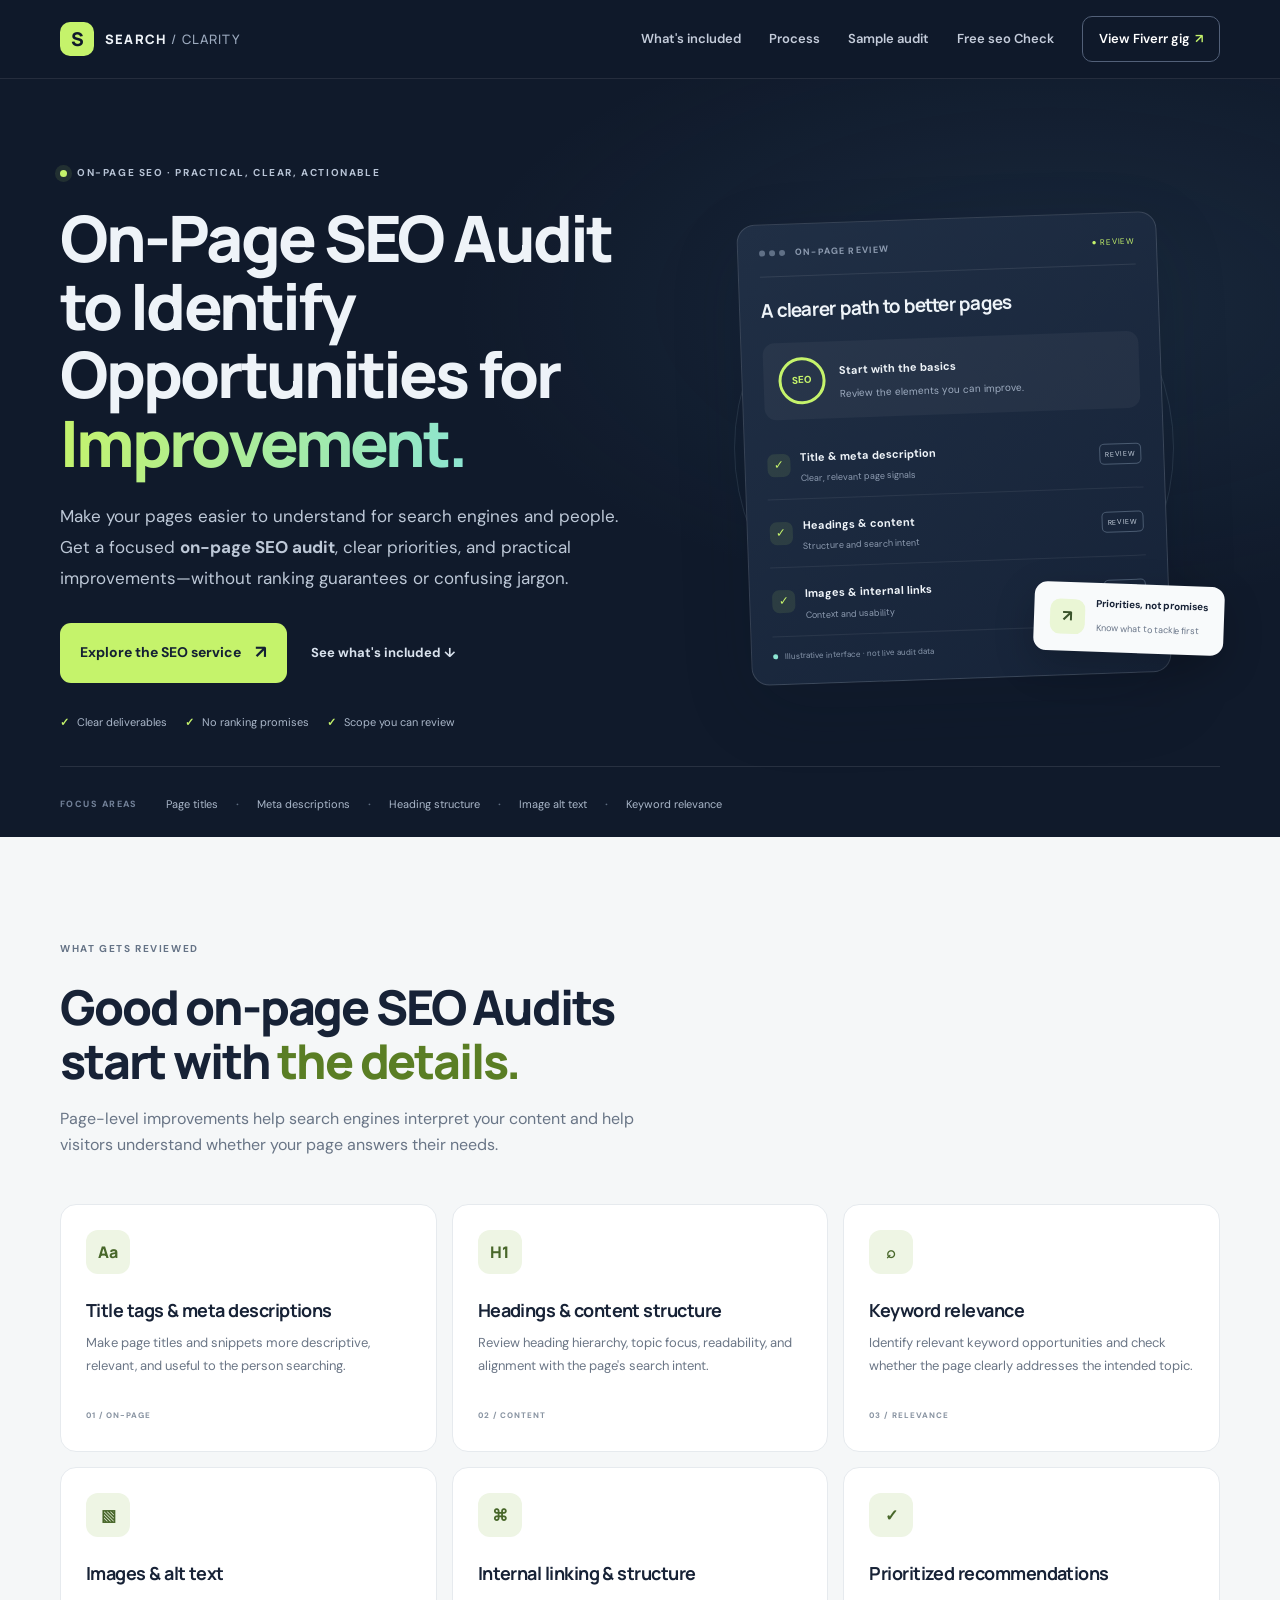
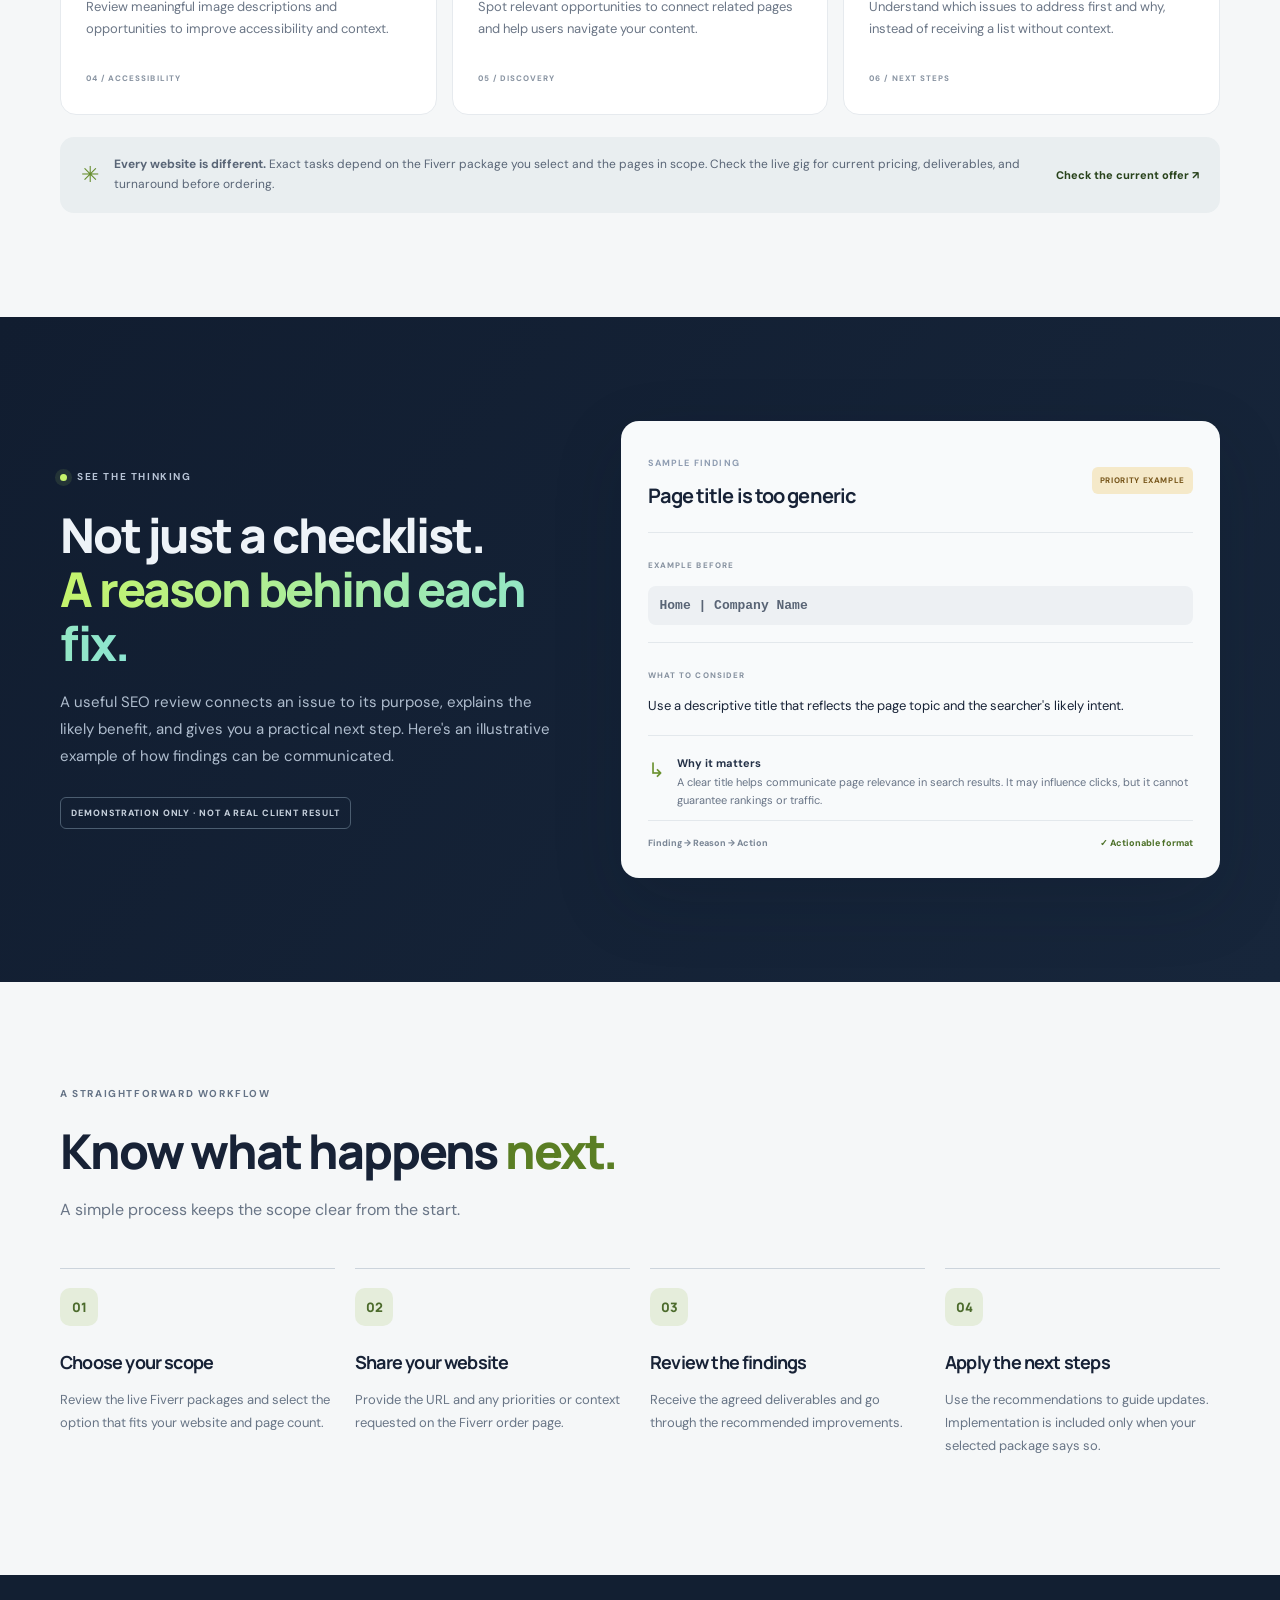
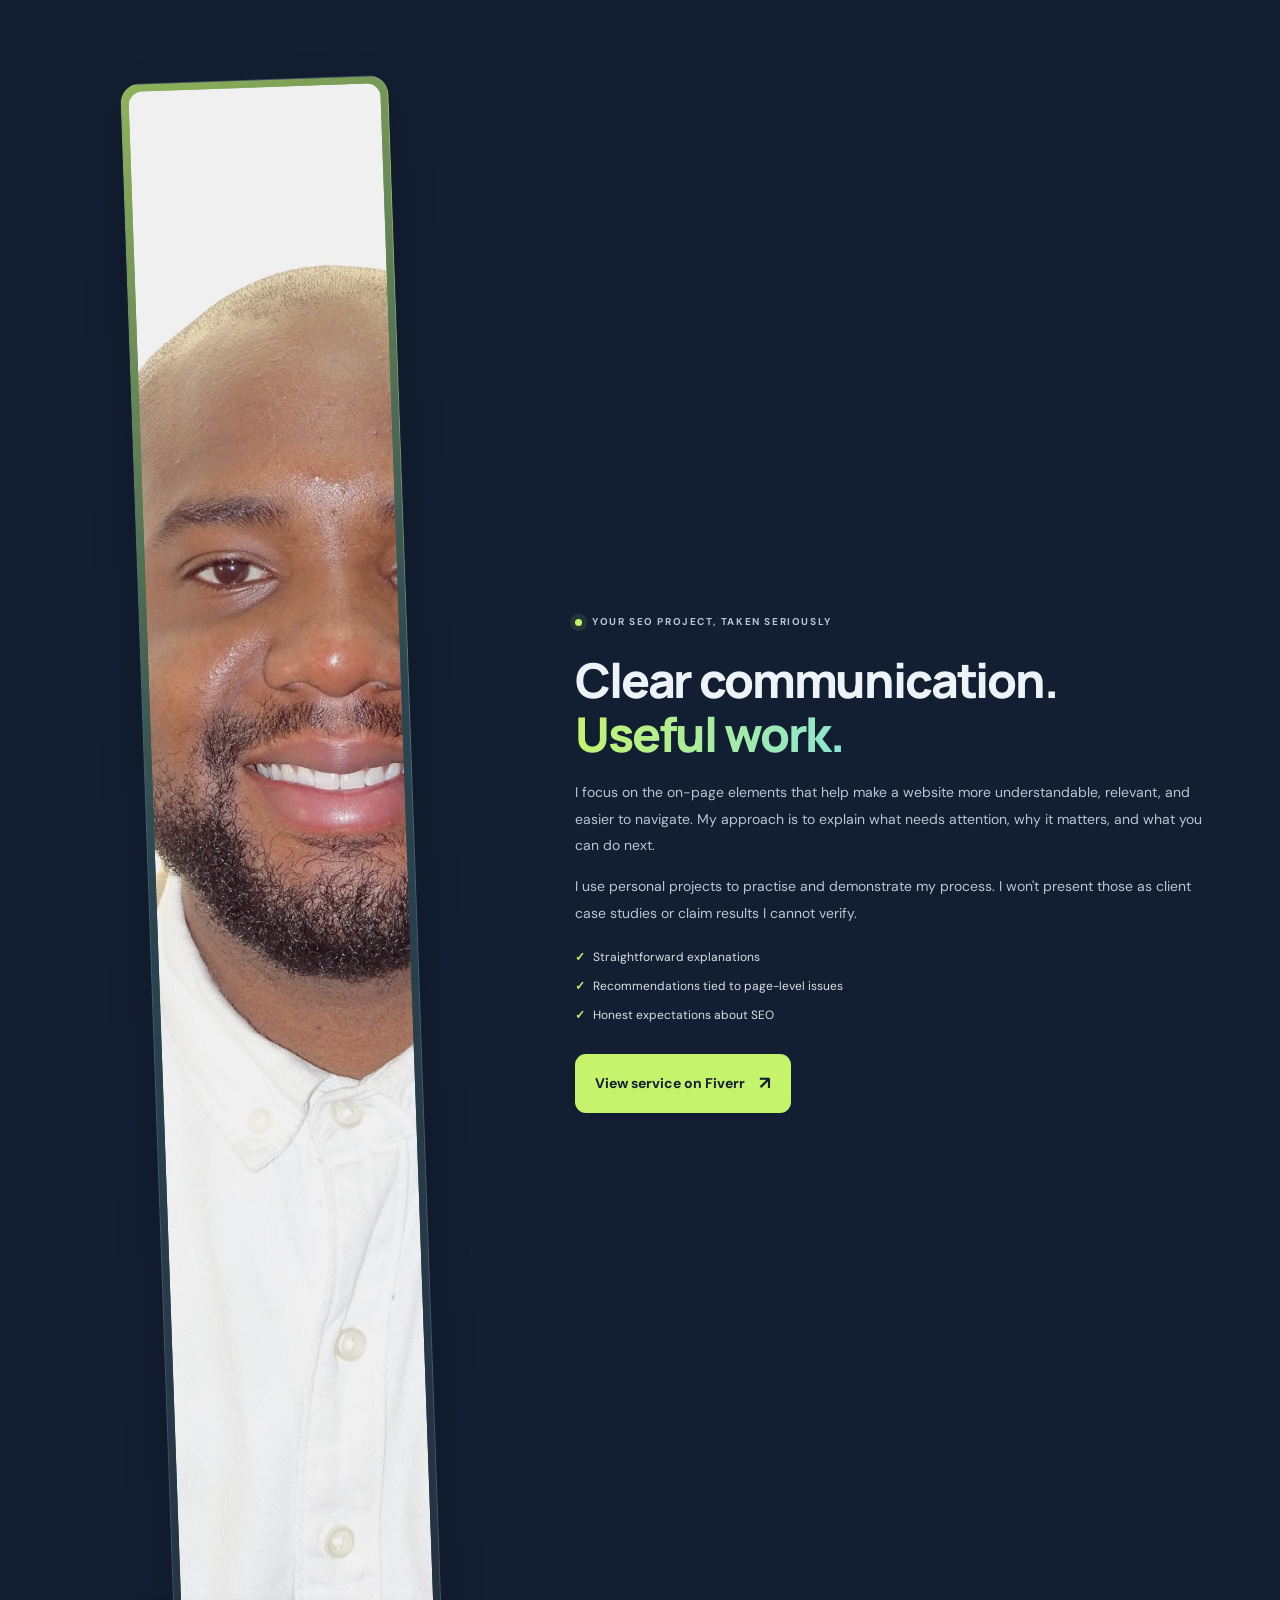
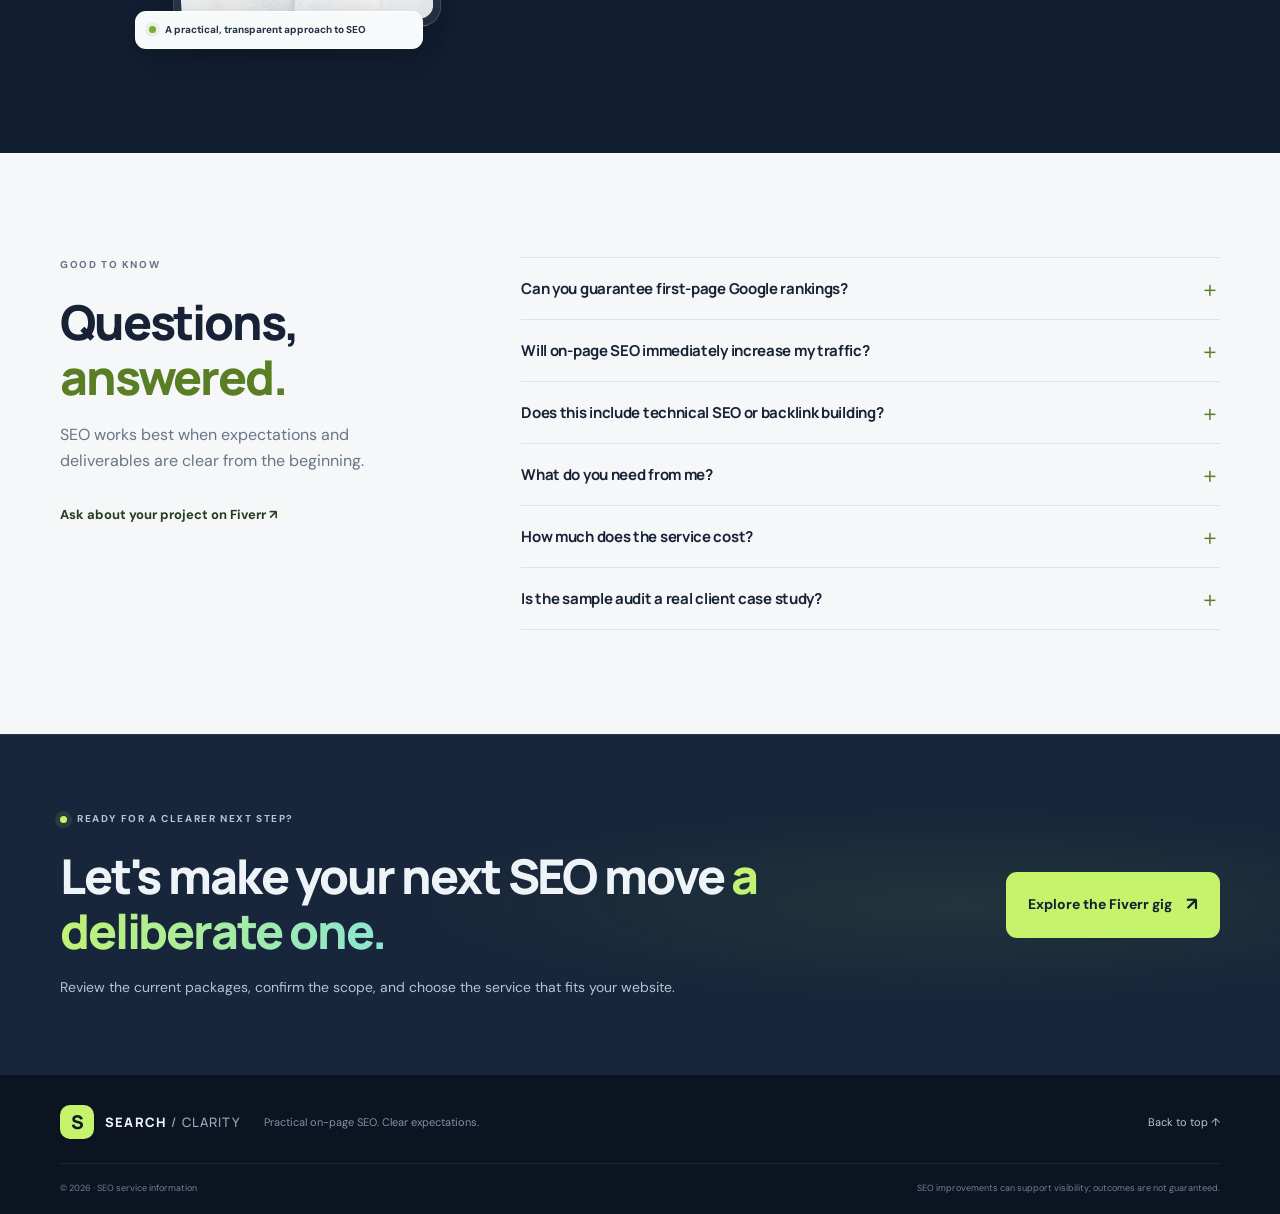
==== commit 398b1142: "Add link to Free SEO Check in navigation" ====
--- a/index.html
+++ b/index.html
@@ -7,7 +7,7 @@
   <meta name="color-scheme" content="dark light">
 
   <title>On-Page SEO Audit | Actionable Website SEO Review</title>
-  <link rel="icon" type="image/png" href="/favicon.svg">
+ <link rel="icon" type="image/svg+xml" href="/favicon.svg">
 
   <meta name="description" content="Get an on-page SEO audit covering titles, meta descriptions, headings, keyword relevance, image alt text and internal links, with practical recommendations.">
 
@@ -55,6 +55,7 @@
         <a href="#deliverables">What's included</a>
         <a href="#process">Process</a>
         <a href="#sample">Sample audit</a>
+         <a href="https://searchclarity.org/free-seo-check.html">Free seo Check</a>
         <a class="nav-cta"
           href="https://www.fiverr.com/s/r33REjy"
           target="_blank" rel="noopener noreferrer">
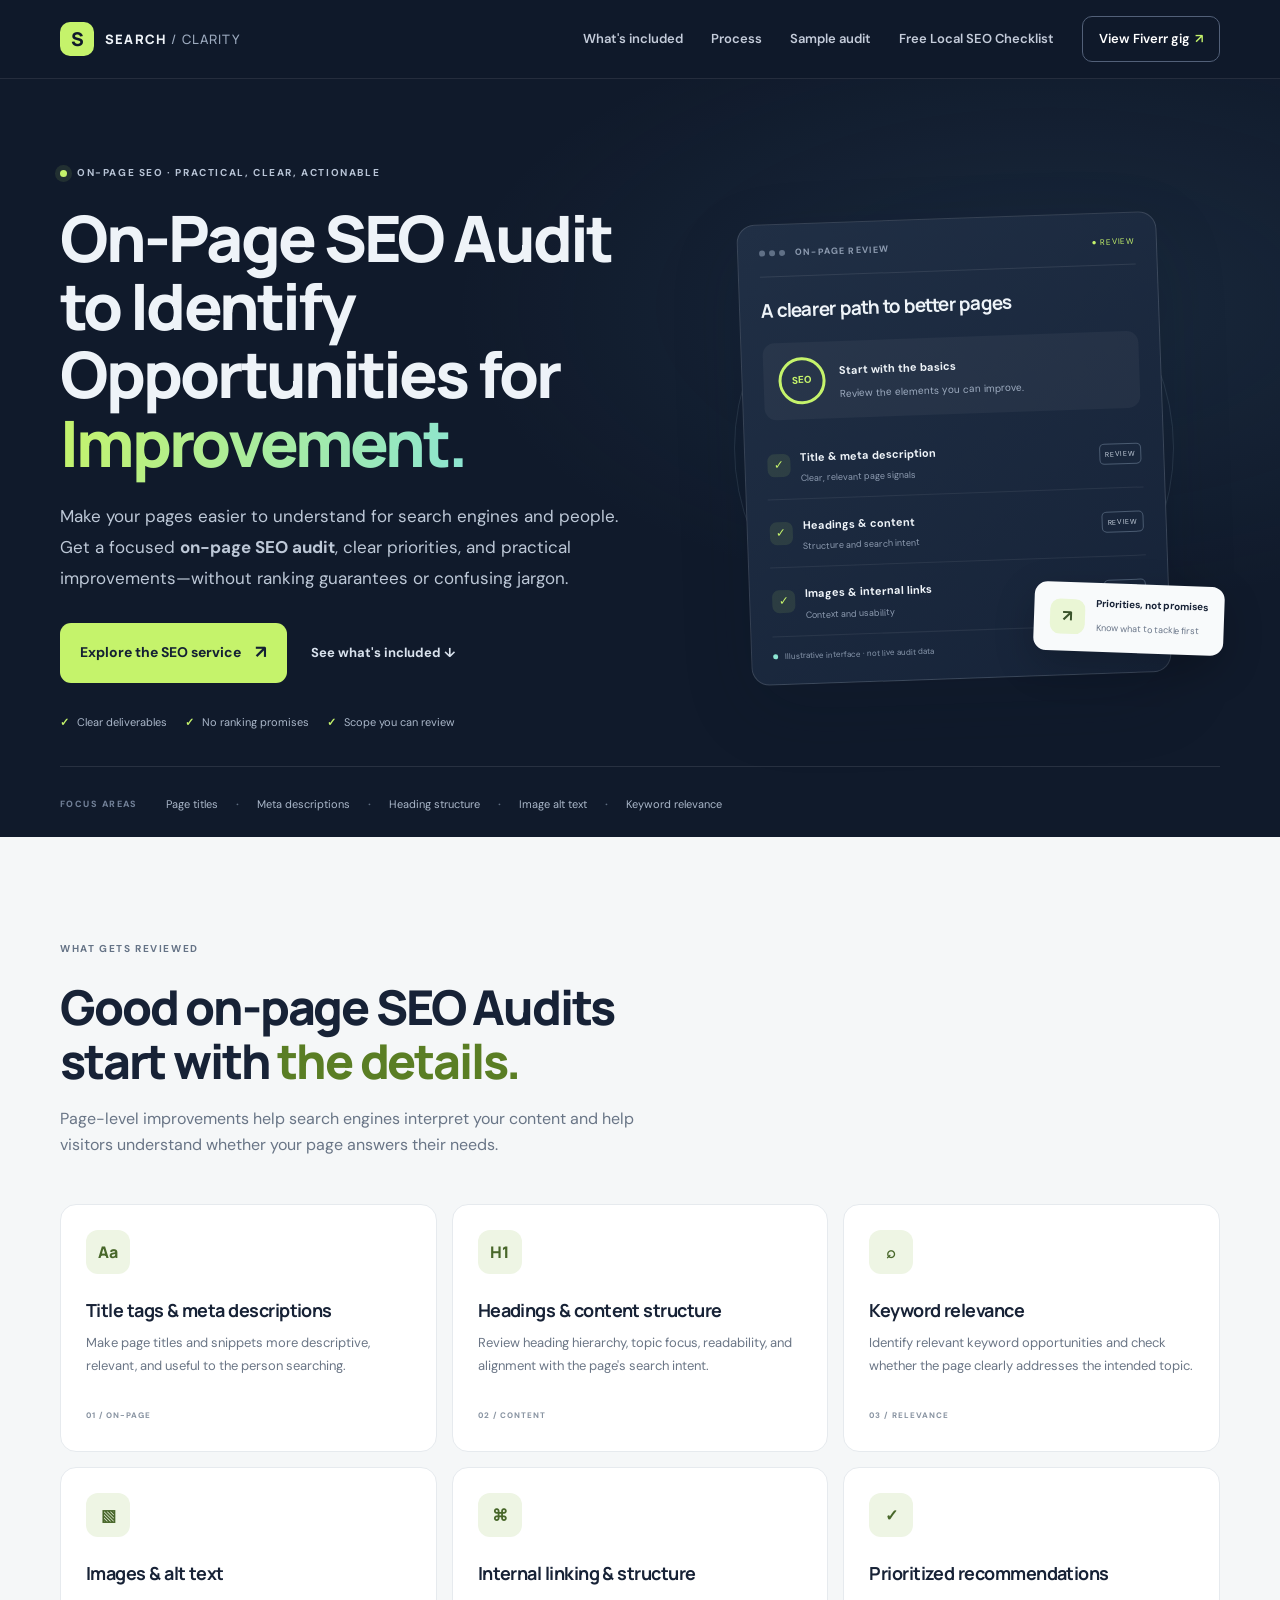
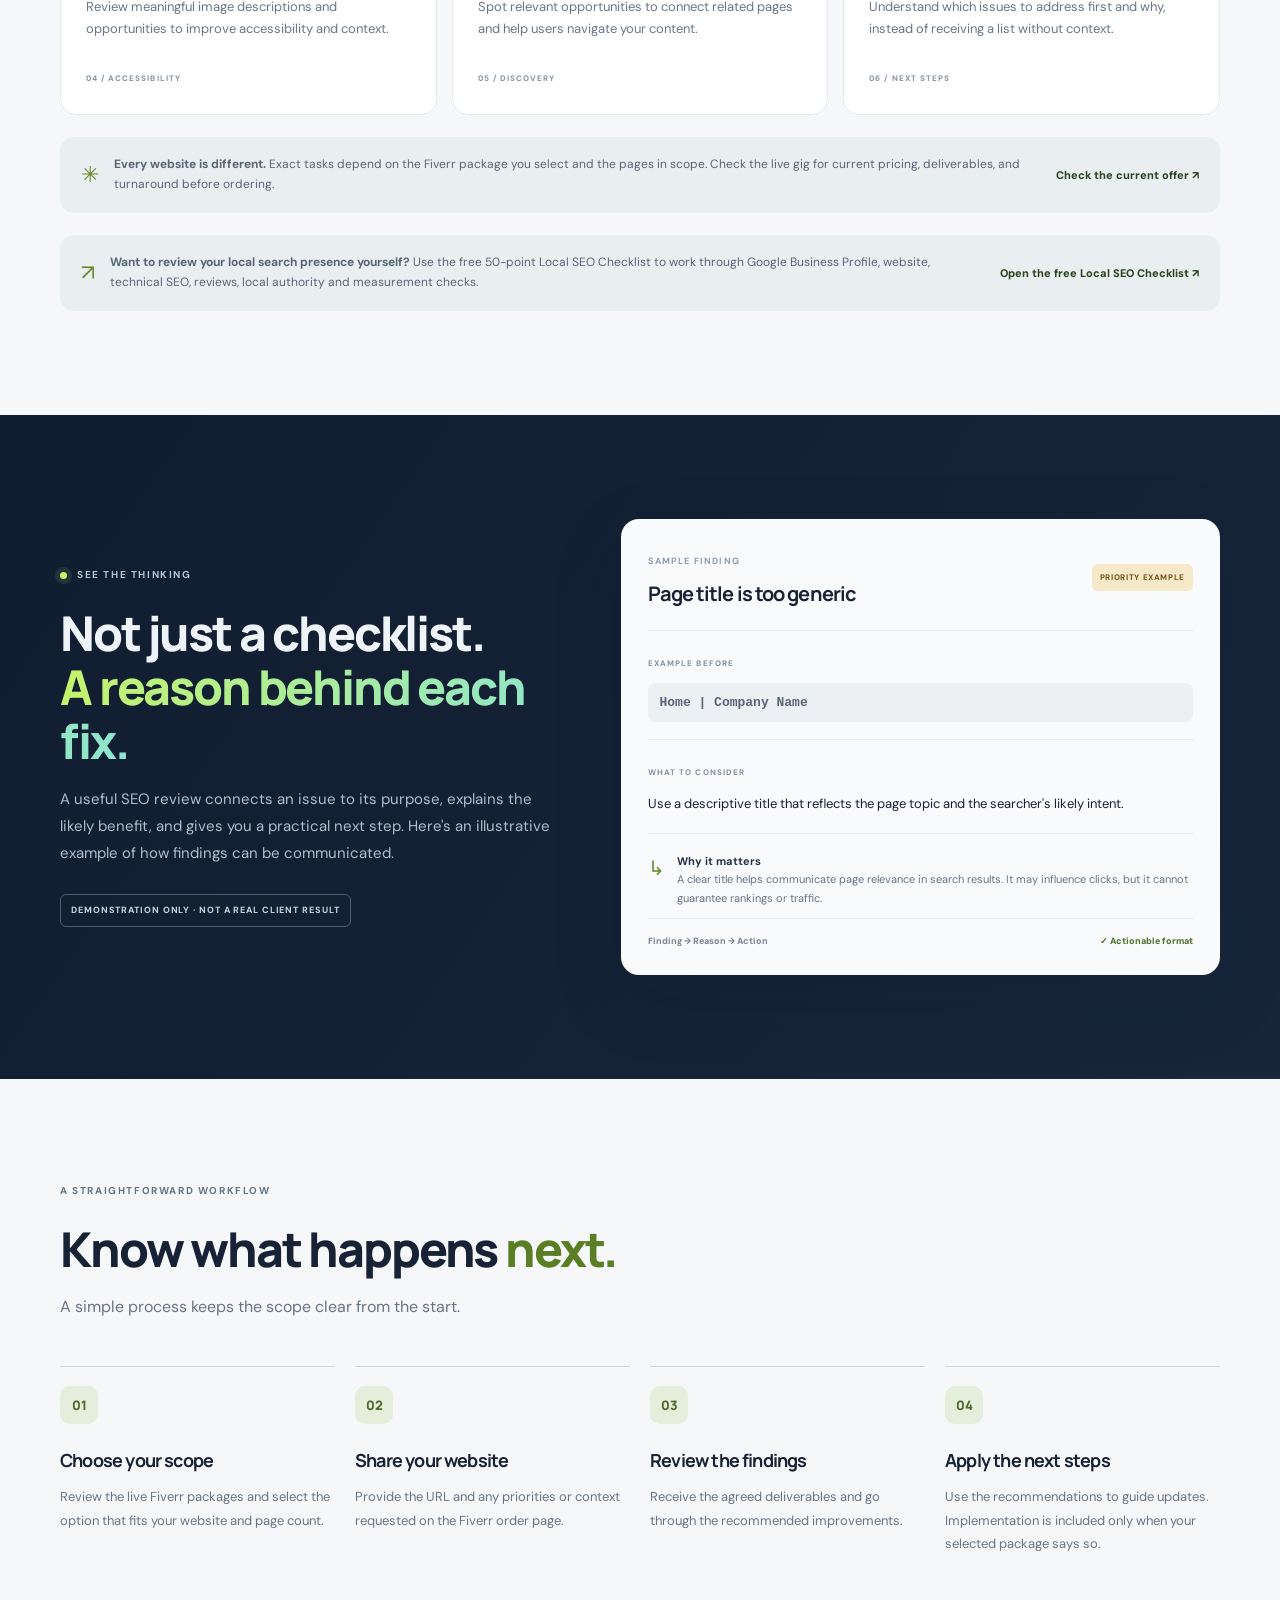
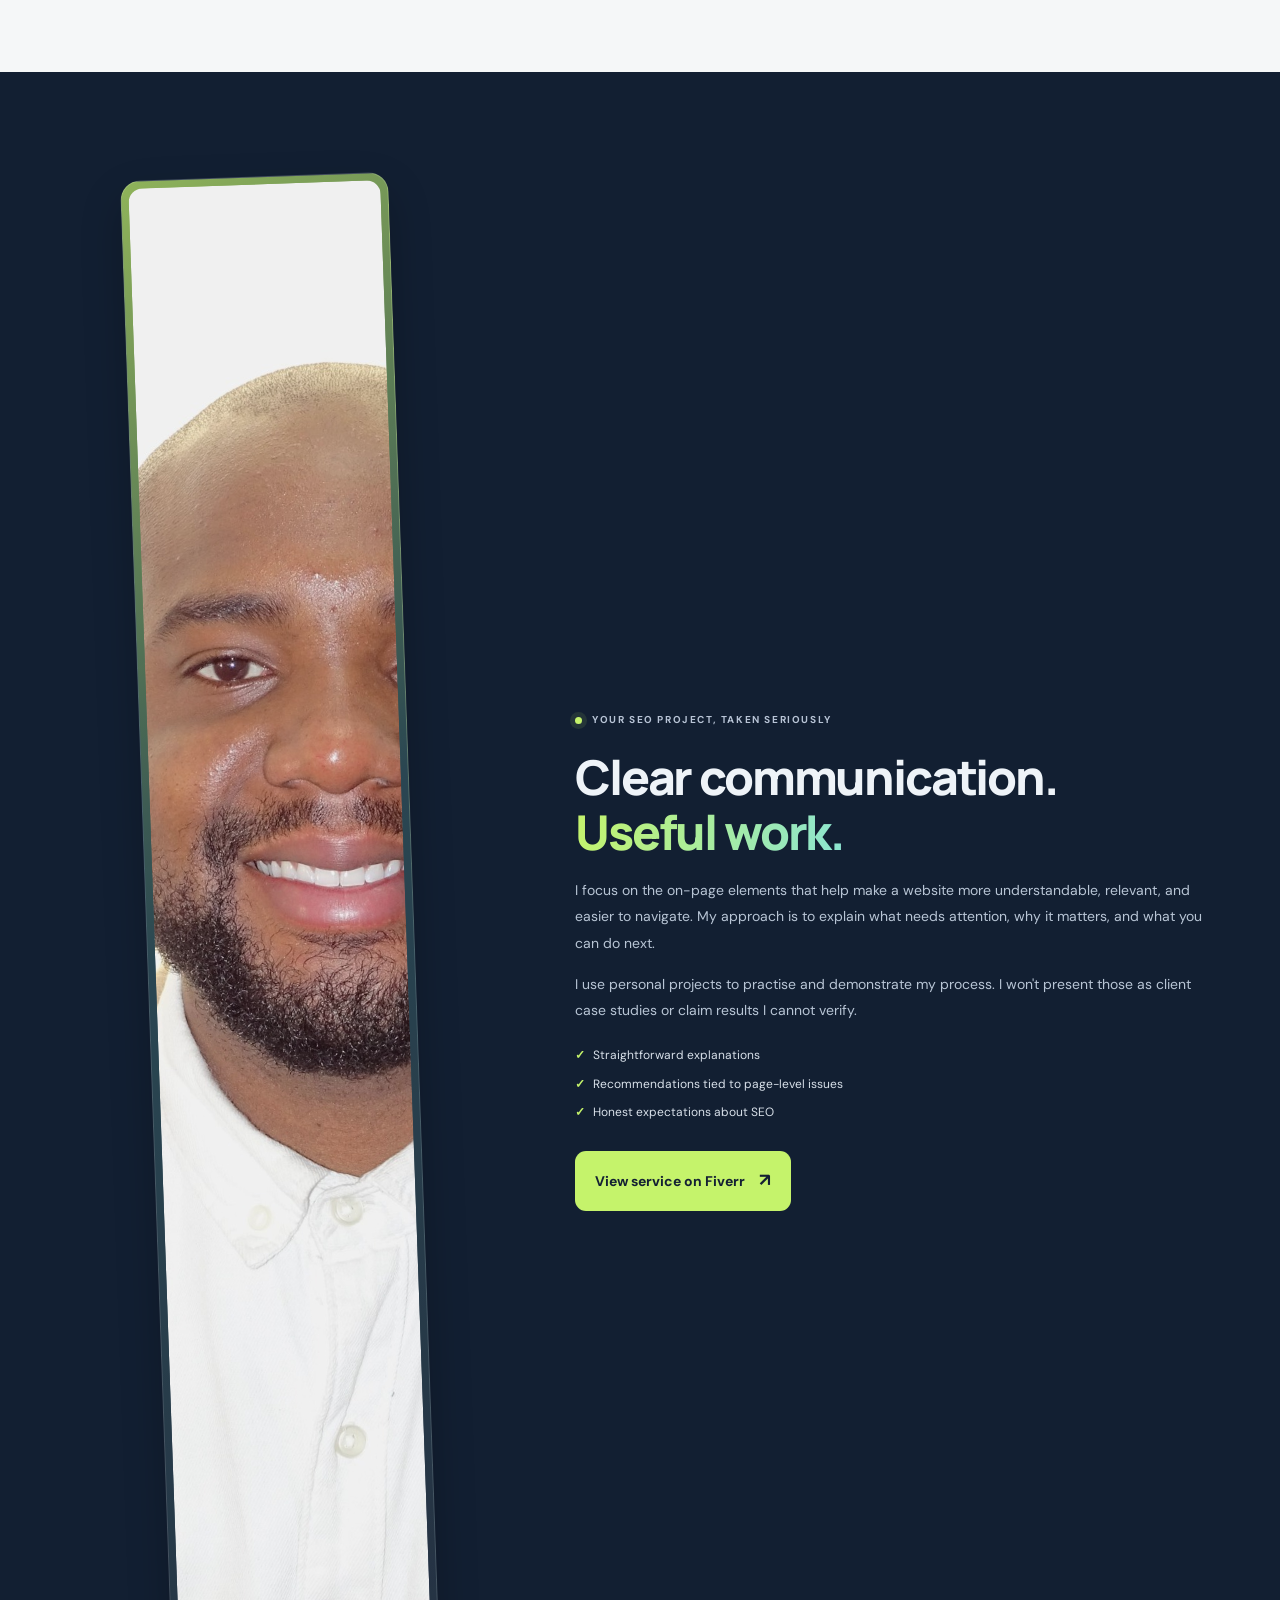
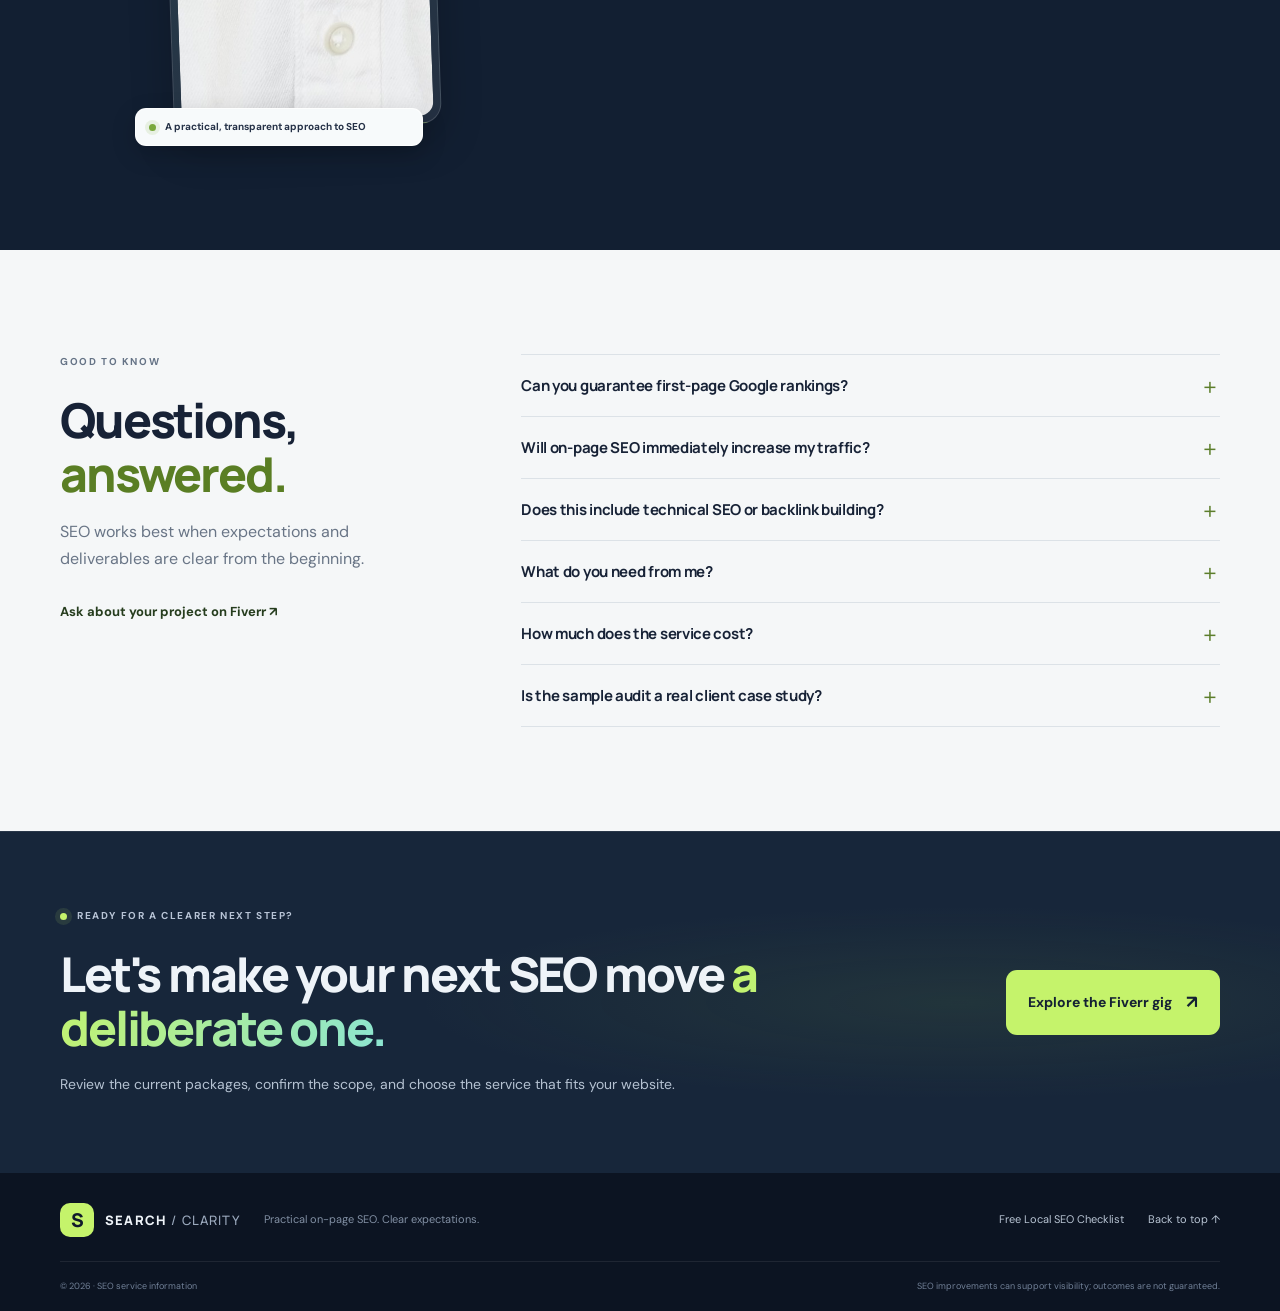
==== commit d5d219f1: "Enhance SEO metadata and update links Updated title and meta description for clarity and SEO. Change" ====
--- a/index.html
+++ b/index.html
@@ -6,17 +6,21 @@
   <meta name="theme-color" content="#101a2b">
   <meta name="color-scheme" content="dark light">
 
-  <title>On-Page SEO Audit | Actionable Website SEO Review</title>
+  <title>On-Page SEO Audit | Practical Website SEO Review | SearchClarity</title>
  <link rel="icon" type="image/svg+xml" href="/favicon.svg">
 
-  <meta name="description" content="Get an on-page SEO audit covering titles, meta descriptions, headings, keyword relevance, image alt text and internal links, with practical recommendations.">
+  <meta name="description" content="Get a practical on-page SEO audit of titles, meta descriptions, headings, images and internal links, with clear, prioritized recommendations.">
 
   <link rel="canonical" href="https://searchclarity.org/">
 
   <meta property="og:type" content="website">
+  <meta property="og:site_name" content="SearchClarity">
+  <meta property="og:url" content="https://searchclarity.org/">
+  <meta property="og:locale" content="en_US">
+  <meta name="twitter:card" content="summary_large_image">
   <meta property="og:title" content="Make your website easier for search engines to understand">
   <meta property="og:description" content="Practical on-page SEO audit and clear next steps. Explore the service on Fiverr.">
-  <meta property="og:image" content="./profile-photo.jpg">
+  <meta property="og:image" content="https://searchclarity.org/profile-photo.jpg">
 
   <link rel="preload" as="image" href="./profile-photo.jpg" fetchpriority="high">
   <link rel="stylesheet" href="styles.css">
@@ -24,10 +28,24 @@
   <script type="application/ld+json">
   {
     "@context": "https://schema.org",
-    "@type": "WebPage",
-    "name": "On-Page SEO Audit and Optimization",
-    "description": "Practical on-page SEO review and optimization service information.",
-    "inLanguage": "en"
+    "@graph": [
+      {
+        "@type": "WebSite",
+        "@id": "https://searchclarity.org/#website",
+        "url": "https://searchclarity.org/",
+        "name": "SearchClarity",
+        "inLanguage": "en"
+      },
+      {
+        "@type": "WebPage",
+        "@id": "https://searchclarity.org/#webpage",
+        "url": "https://searchclarity.org/",
+        "name": "On-Page SEO Audit | Practical Website SEO Review | SearchClarity",
+        "description": "Get a practical on-page SEO audit of titles, meta descriptions, headings, images and internal links, with clear, prioritized recommendations.",
+        "isPartOf": { "@id": "https://searchclarity.org/#website" },
+        "inLanguage": "en"
+      }
+    ]
   }
   </script>
 </head>
@@ -55,9 +73,9 @@
         <a href="#deliverables">What's included</a>
         <a href="#process">Process</a>
         <a href="#sample">Sample audit</a>
-         <a href="https://searchclarity.org/free-seo-check.html">Free seo Check</a>
+         <a href="https://searchclarity.org/free-seo-check.html">Free Local SEO Checklist</a>
         <a class="nav-cta"
-          href="https://www.fiverr.com/s/r33REjy"
+          href="https://www.fiverr.com/s/bk0kx31"
           target="_blank" rel="noopener noreferrer">
           View Fiverr gig <span aria-hidden="true">↗</span>
         </a>
@@ -95,7 +113,7 @@
           <div class="hero-actions">
 
             <a class="button button-primary"
-              href="https://www.fiverr.com/s/r33REjy"
+              href="https://www.fiverr.com/s/bk0kx31"
               target="_blank" rel="noopener noreferrer">
               Explore the SEO service
               <span aria-hidden="true">↗</span>
@@ -299,10 +317,19 @@
             and turnaround before ordering.
           </p>
 
-          <a href="https://www.fiverr.com/s/r33REjy"
+          <a href="https://www.fiverr.com/s/bk0kx31"
             target="_blank" rel="noopener noreferrer">
             Check the current offer ↗
           </a>
+        </div>
+        <div class="scope-note">
+          <span class="scope-star" aria-hidden="true">↗</span>
+          <p>
+            <strong>Want to review your local search presence yourself?</strong>
+            Use the free 50-point Local SEO Checklist to work through Google Business Profile,
+            website, technical SEO, reviews, local authority and measurement checks.
+          </p>
+          <a href="https://searchclarity.org/free-seo-check.html">Open the free Local SEO Checklist ↗</a>
         </div>
 
       </div>
@@ -439,7 +466,7 @@
     </section>
 
     <!-- ABOUT -->
-    <section class="section about-section">
+    <section class="section about-section" id="about">
 
       <div class="container about-grid">
 
@@ -493,7 +520,7 @@
           </div>
 
           <a class="button button-primary"
-            href="https://www.fiverr.com/s/r33REjy"
+            href="https://www.fiverr.com/s/bk0kx31"
             target="_blank" rel="noopener noreferrer">
             View service on Fiverr
             <span aria-hidden="true">↗</span>
@@ -523,7 +550,7 @@
           </p>
 
           <a class="text-link text-link-dark"
-            href="https://www.fiverr.com/s/r33REjy"
+            href="https://www.fiverr.com/s/bk0kx31"
             target="_blank" rel="noopener noreferrer">
             Ask about your project on Fiverr ↗
           </a>
@@ -614,7 +641,7 @@
         </div>
 
         <a class="button button-primary button-large"
-          href="https://www.fiverr.com/s/r33REjy"
+          href="https://www.fiverr.com/s/bk0kx31"
           target="_blank" rel="noopener noreferrer">
           Explore the Fiverr gig
           <span aria-hidden="true">↗</span>
@@ -636,6 +663,7 @@
       </a>
 
       <p>Practical on-page SEO. Clear expectations.</p>
+      <a class="back-top" href="https://searchclarity.org/free-seo-check.html">Free Local SEO Checklist</a>
 
       <a href="#top" class="back-top">Back to top ↑</a>
 
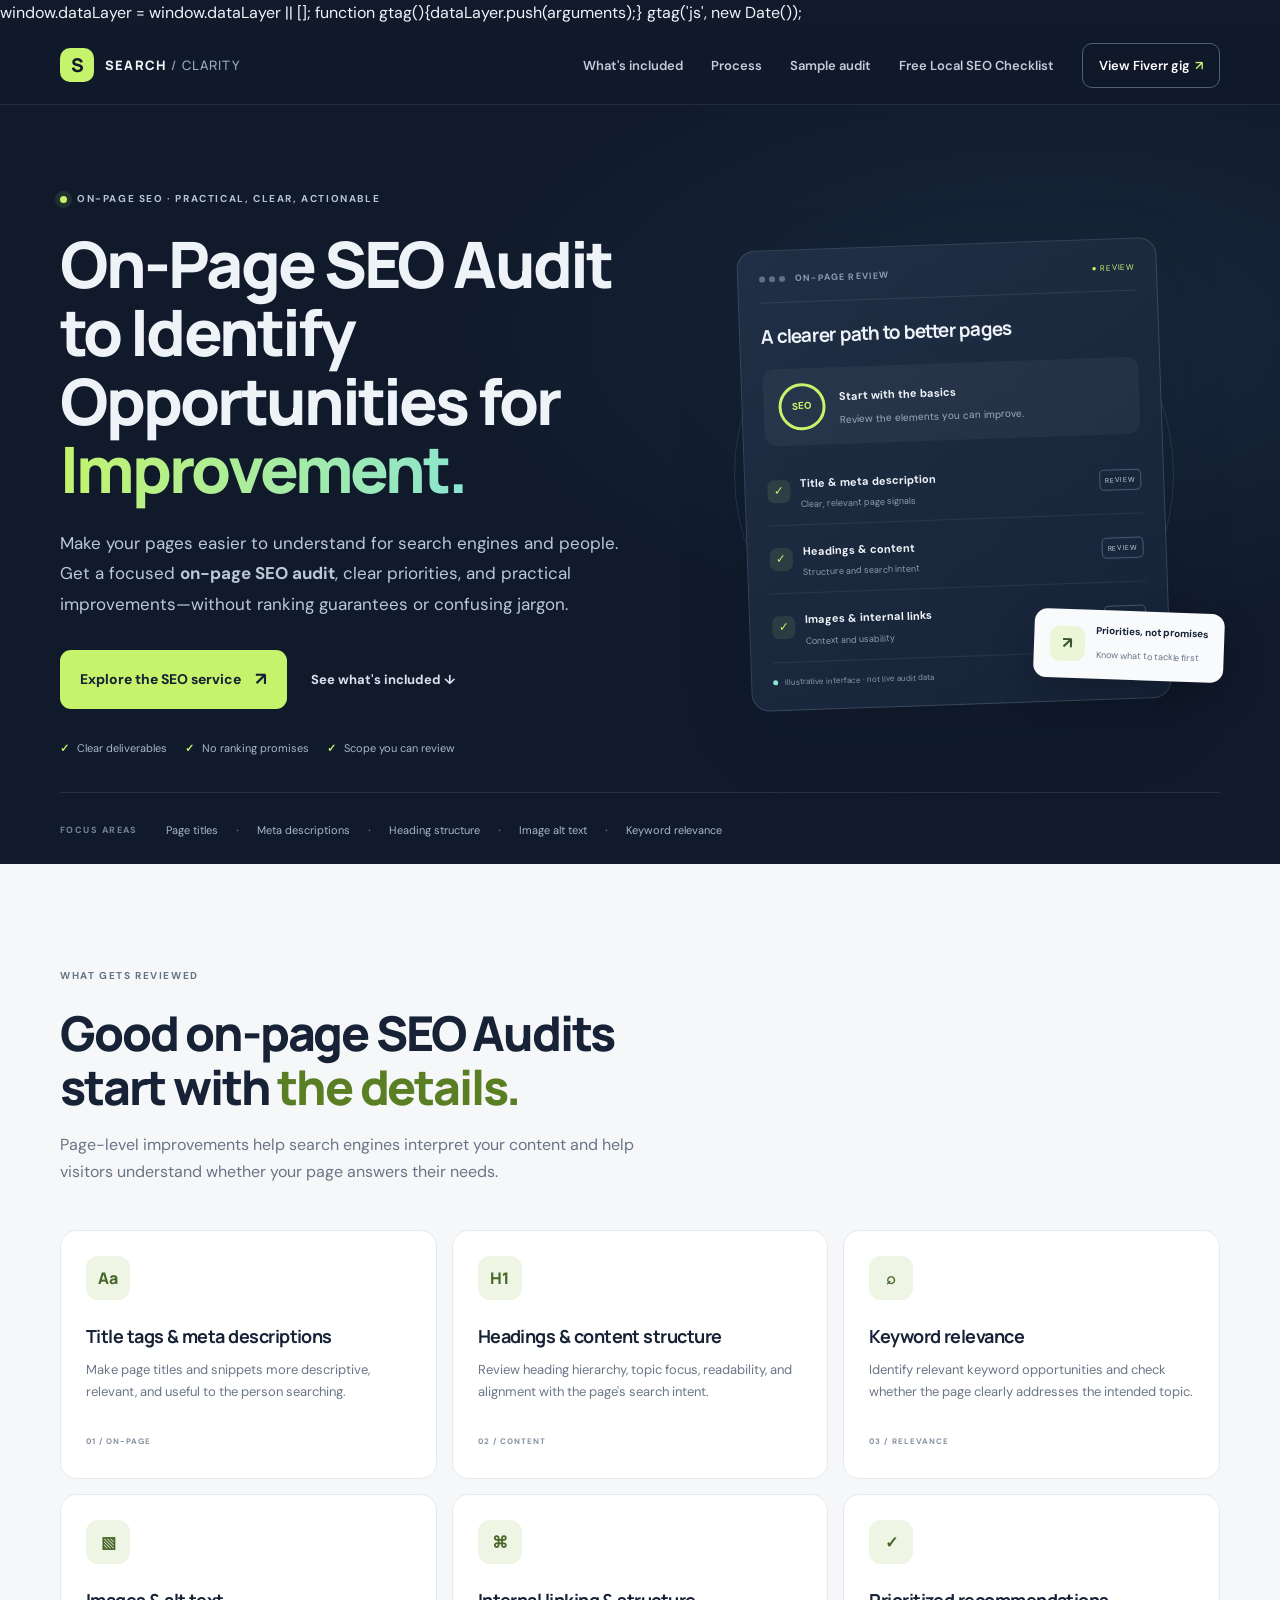
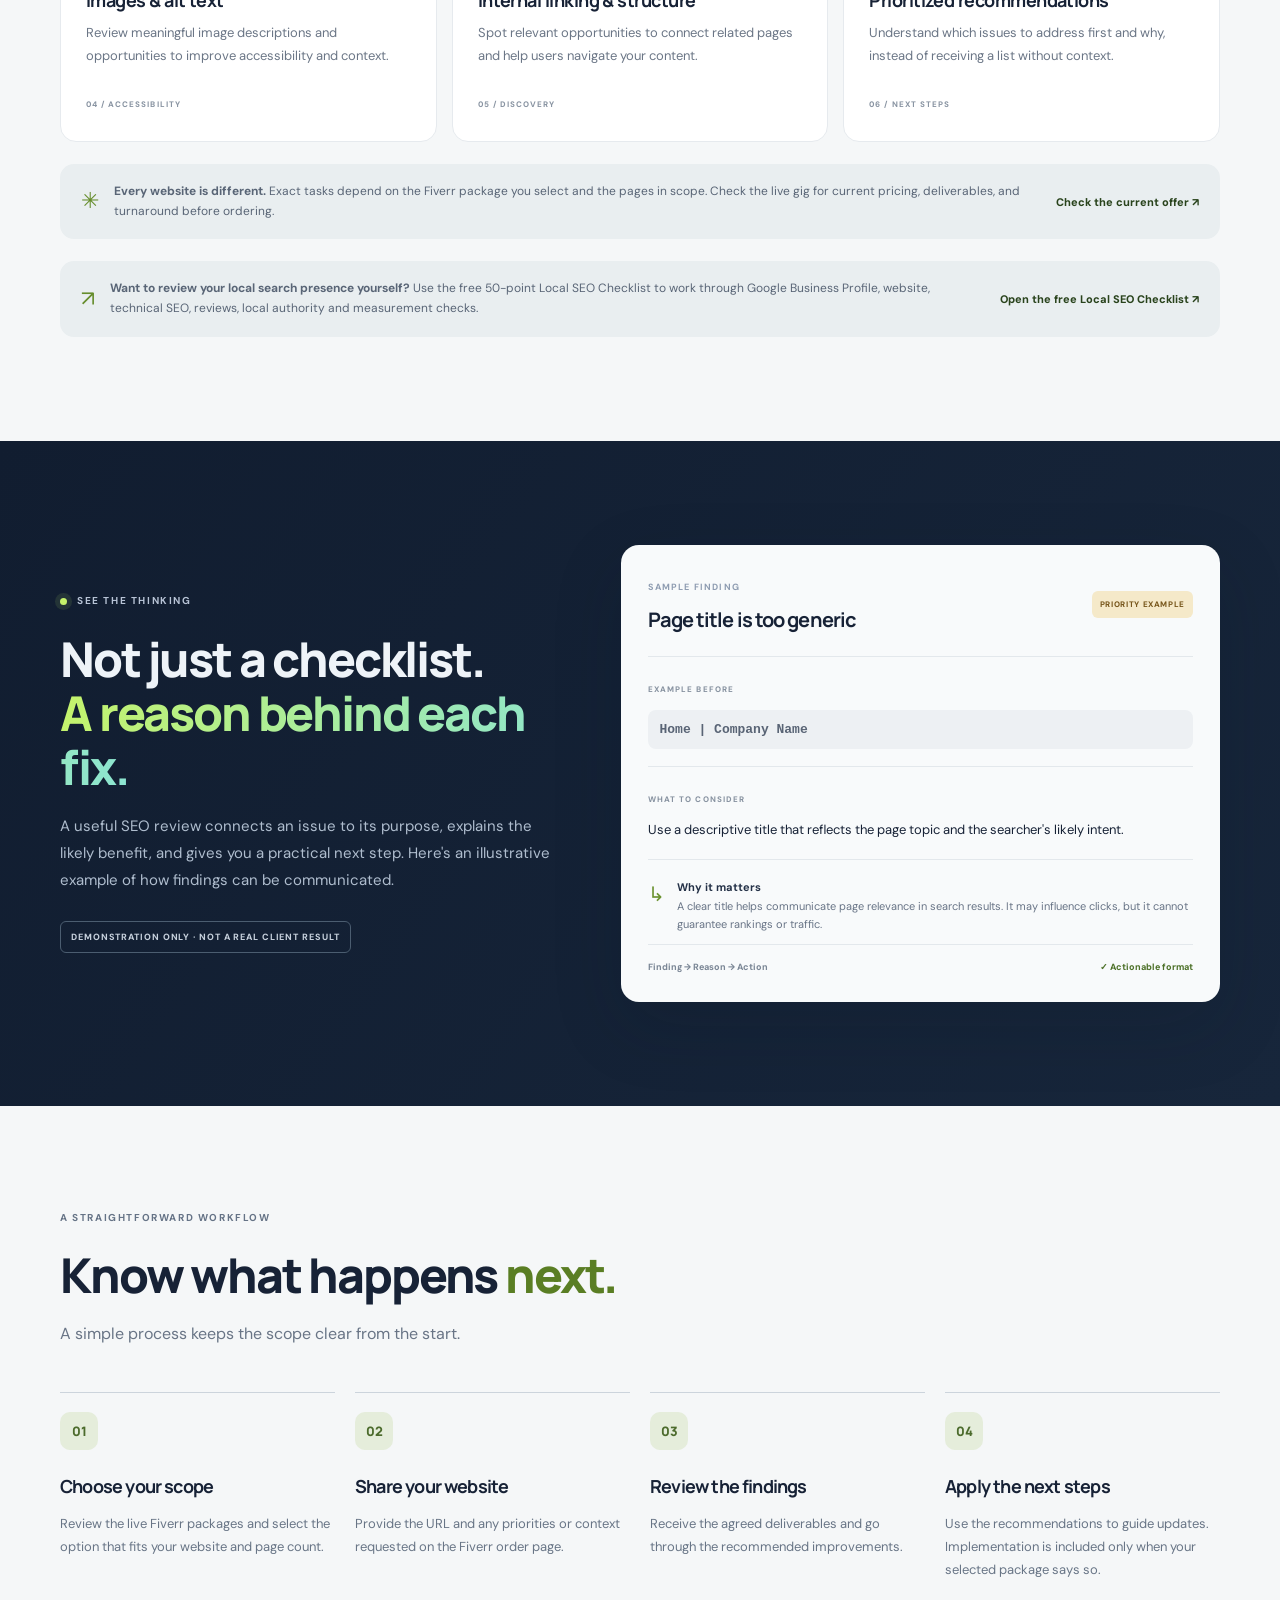
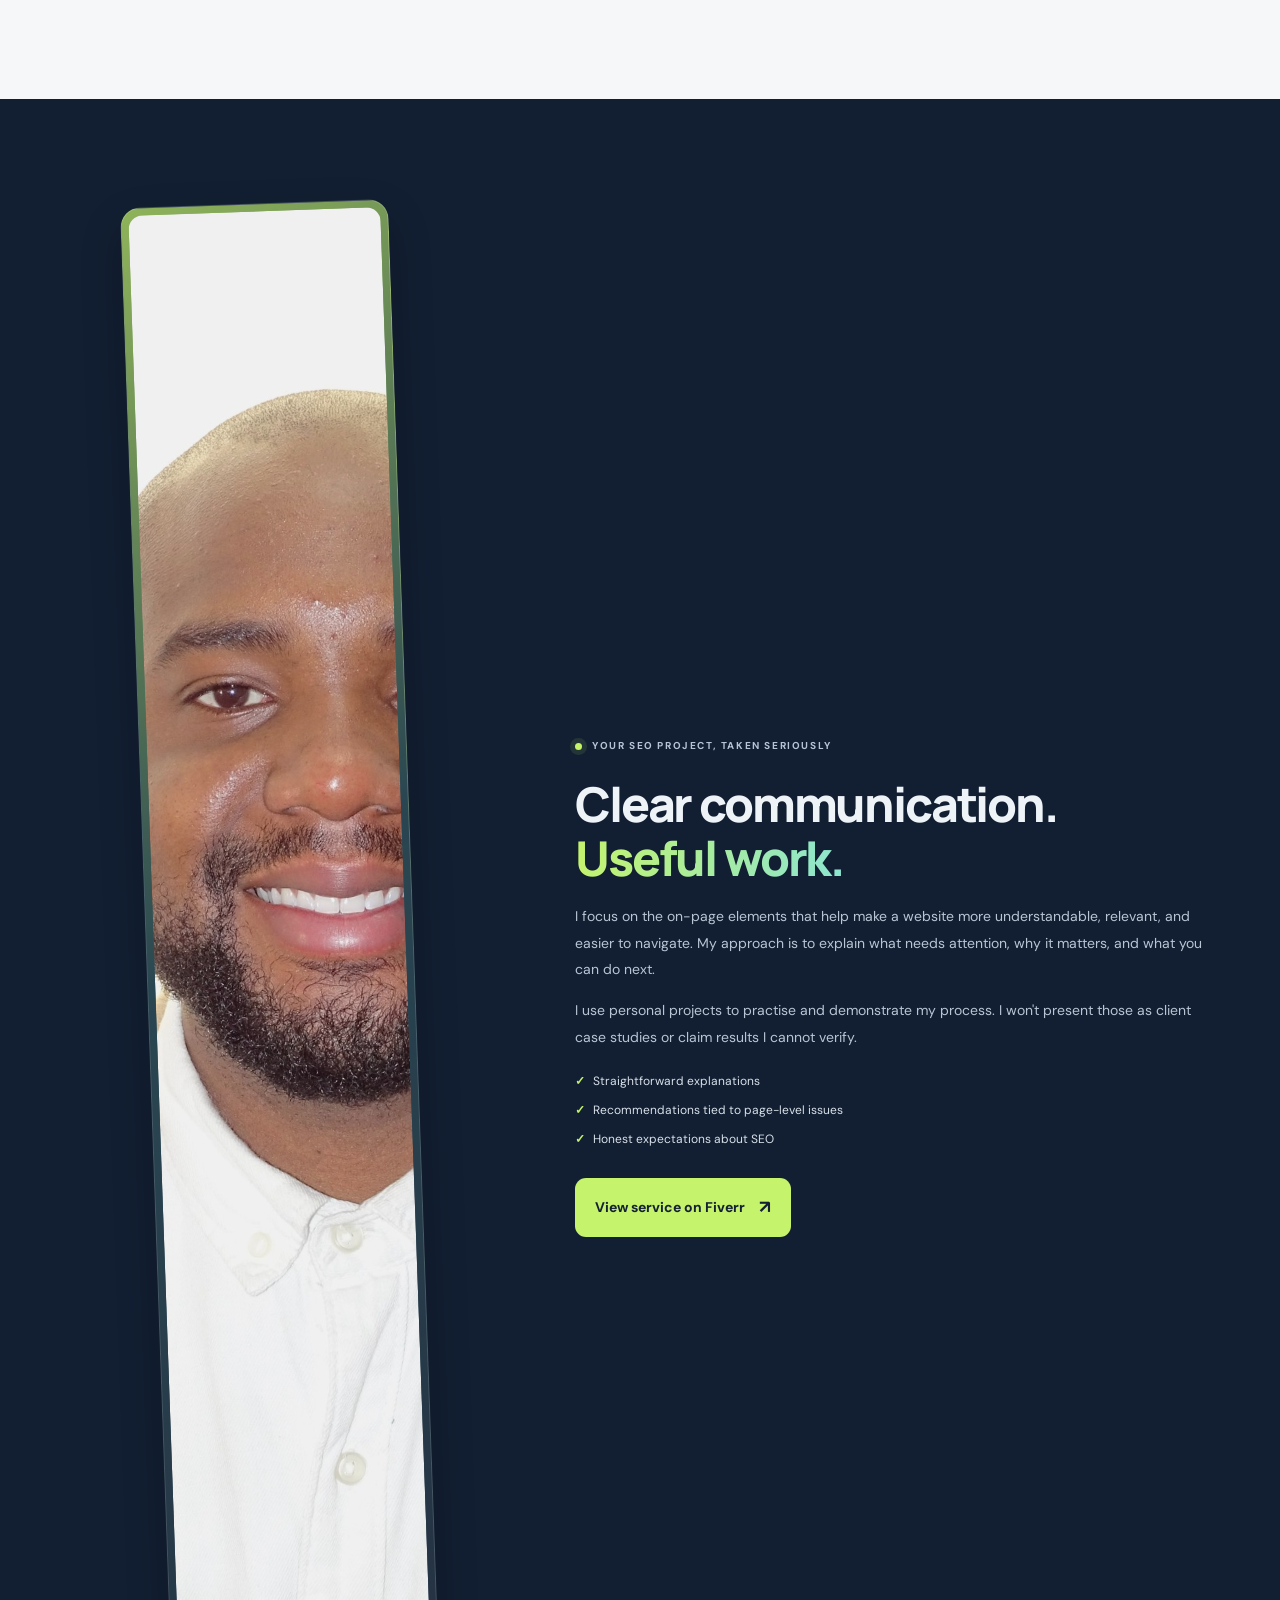
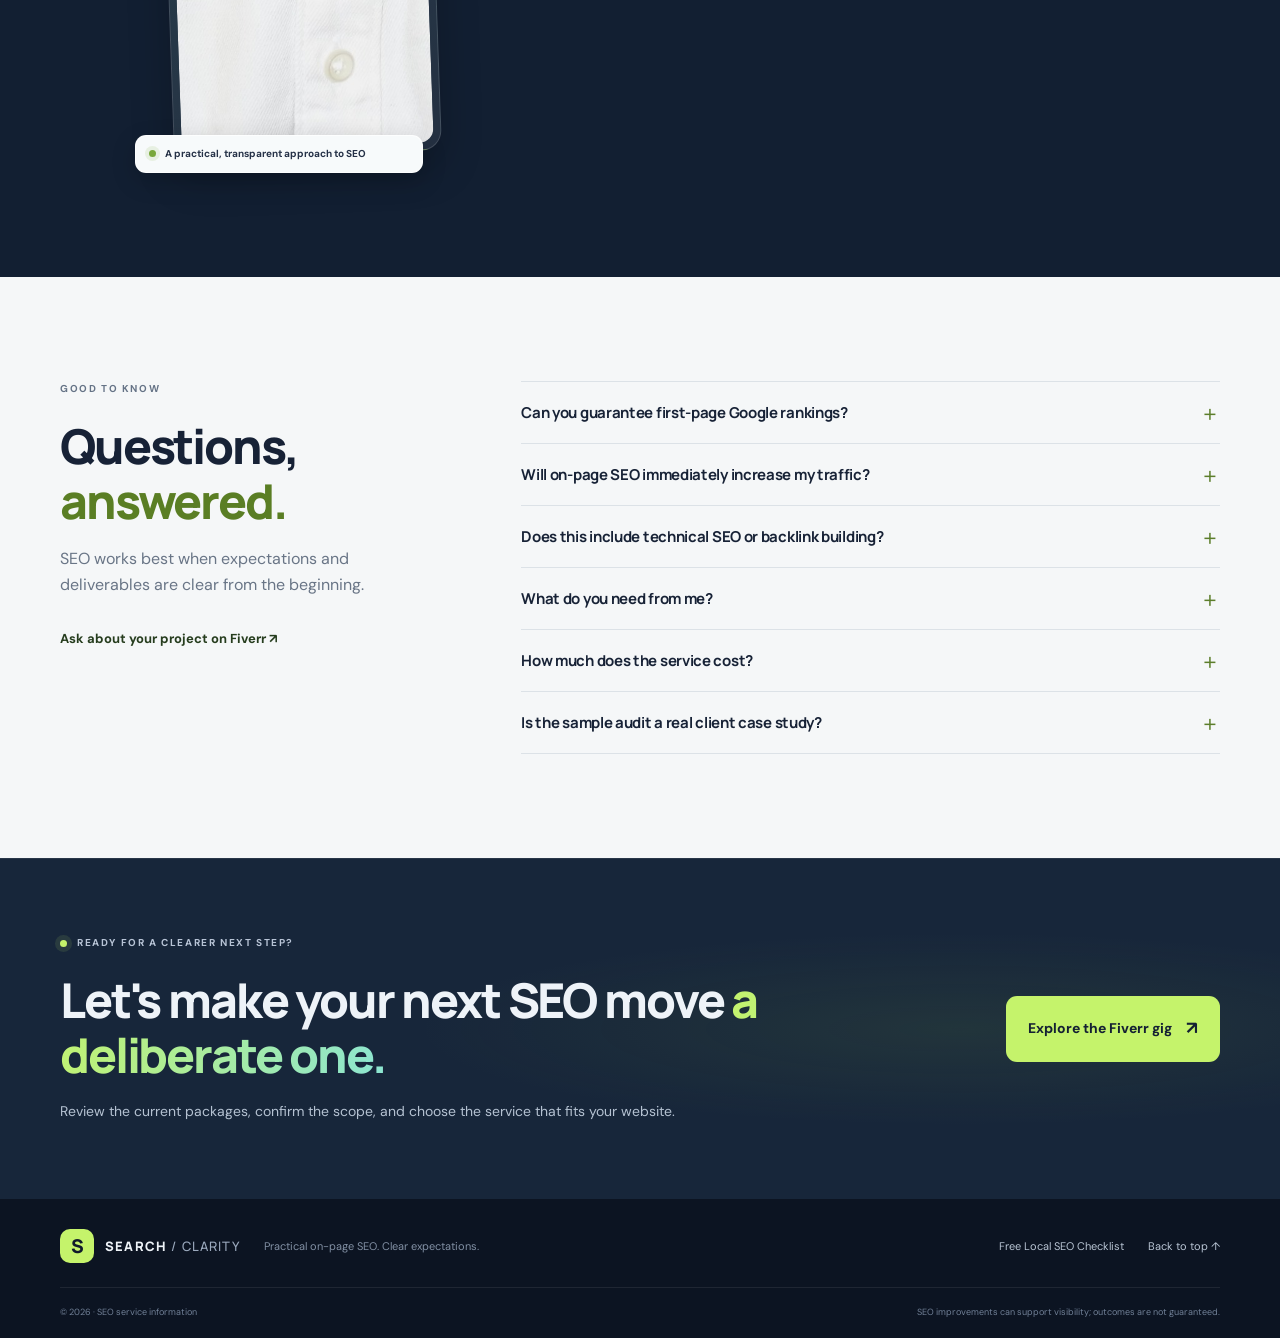
==== commit 40486344: "Fix duplicate GTM script in index.html Removed duplicate Google Tag Manager script and cleaned up th" ====
--- a/index.html
+++ b/index.html
@@ -1,6 +1,19 @@
 <!doctype html>
 <html lang="en">
 <head>
+  <script async src="https://www.googletagmanager.com/gtm.js?id=GTM-PBTH7QJR"></script>
+<script>
+  <script async src="https://www.googletagmanager.com/gtm.js?id=GTM-PKQ6WCDD"></script>
+<script>
+  window.dataLayer = window.dataLayer || [];
+  function gtag(){dataLayer.push(arguments);}
+  gtag('js', new Date());
+</script>
+  window.dataLayer = window.dataLayer || [];
+  function gtag(){dataLayer.push(arguments);}
+  gtag('js', new Date());
+</script>
+  
   <meta charset="utf-8">
   <meta name="viewport" content="width=device-width, initial-scale=1, viewport-fit=cover">
   <meta name="theme-color" content="#101a2b">
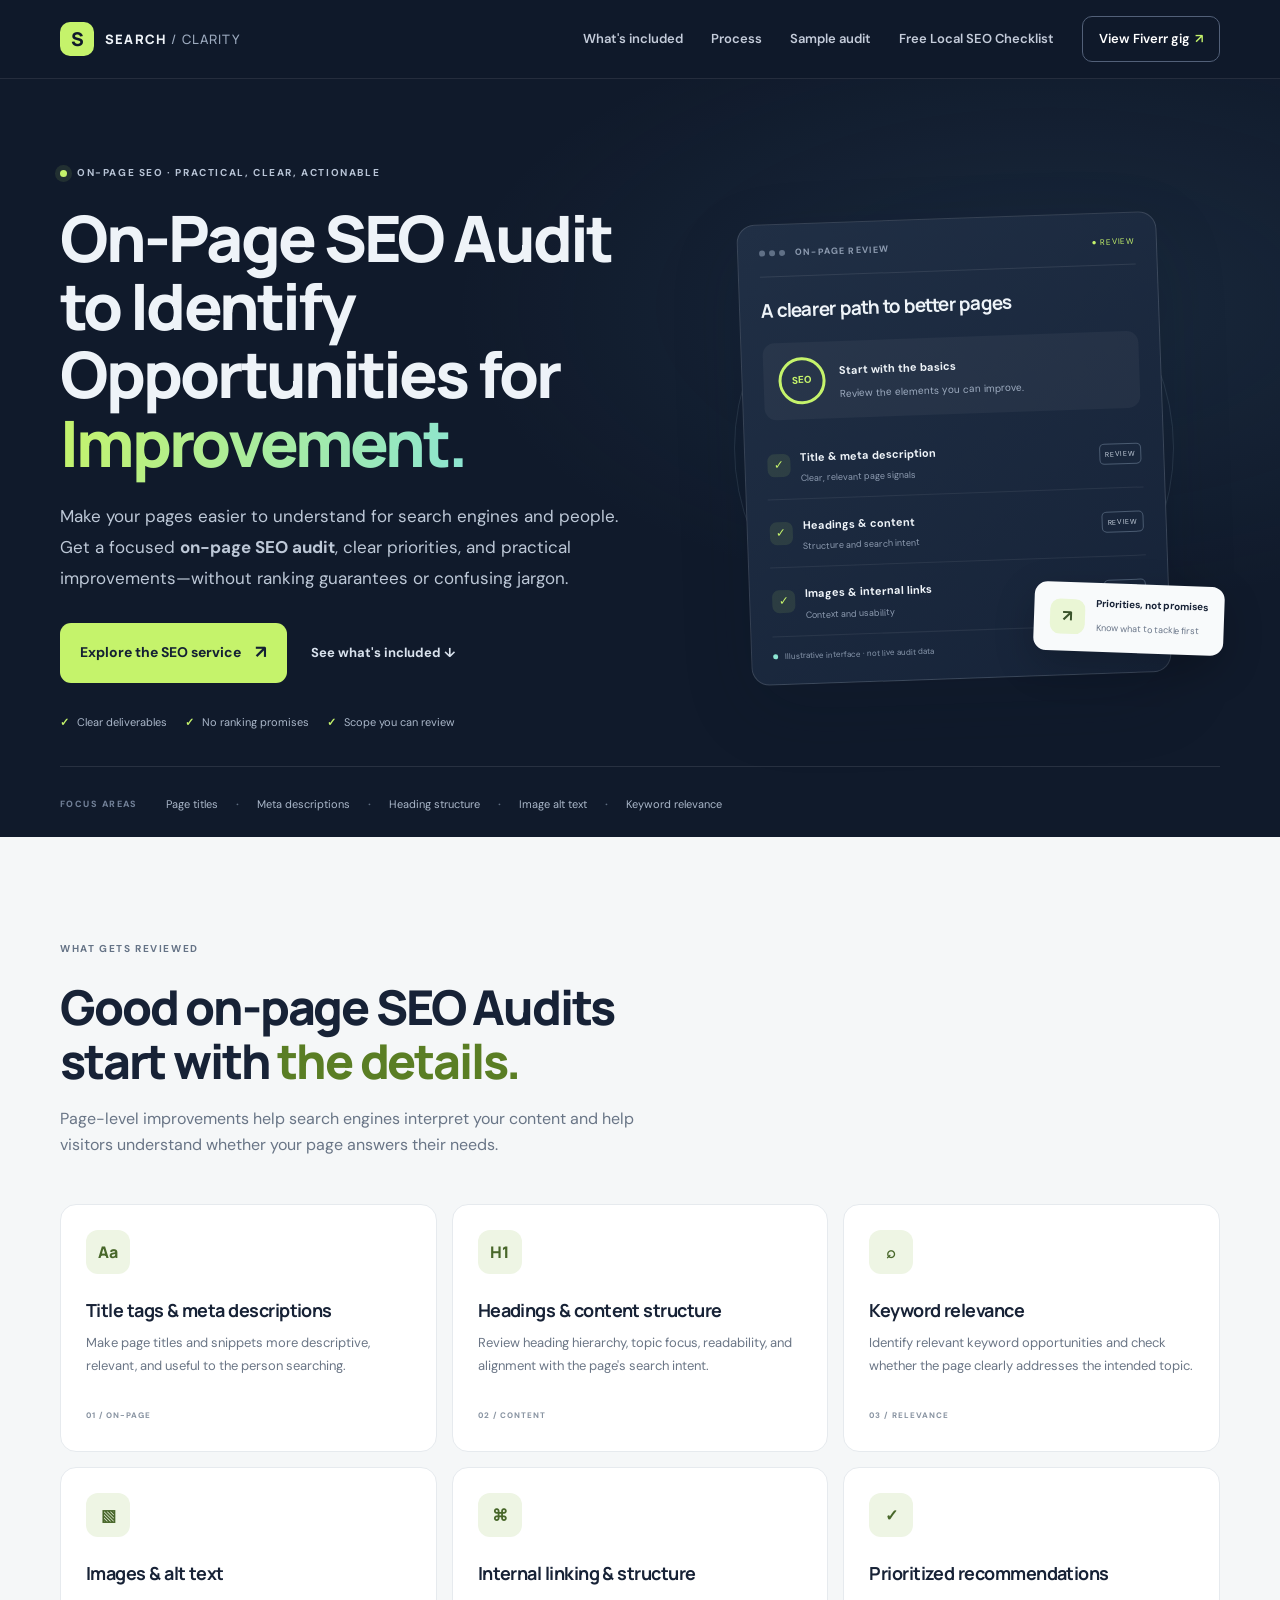
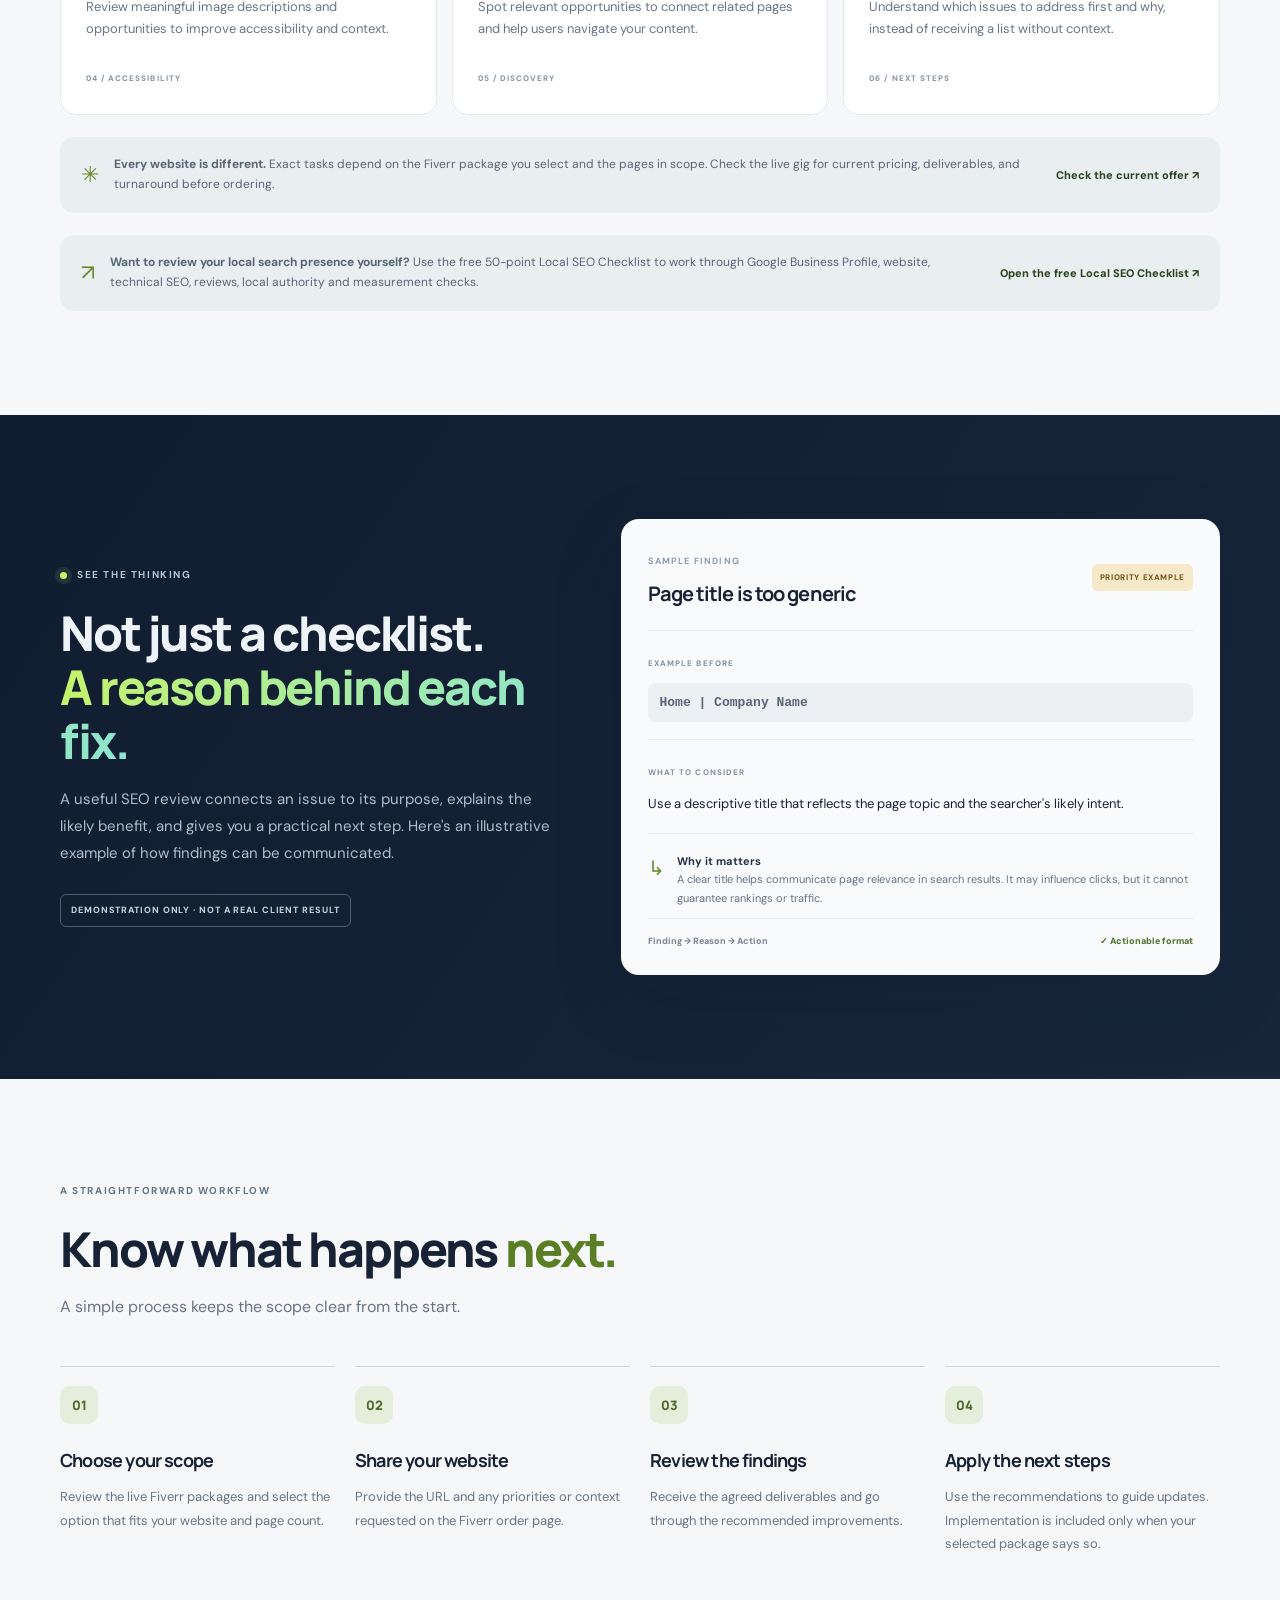
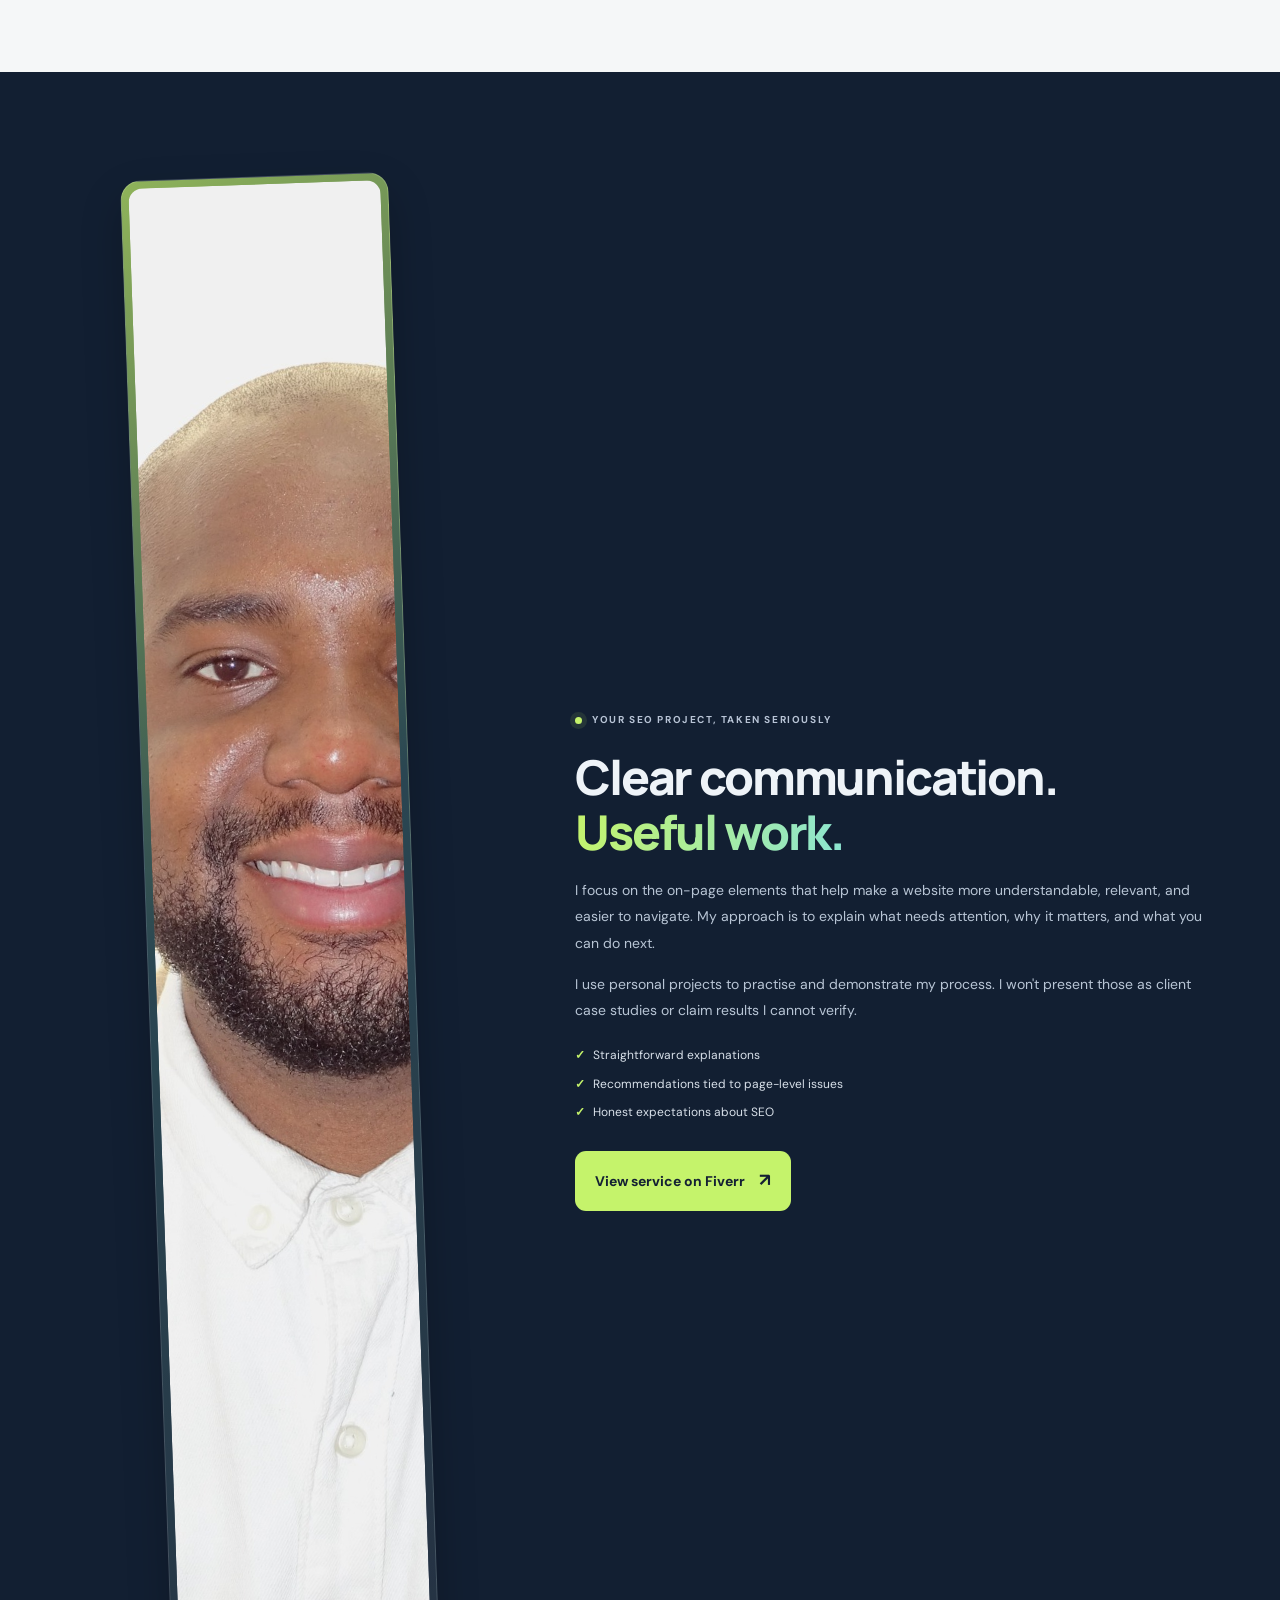
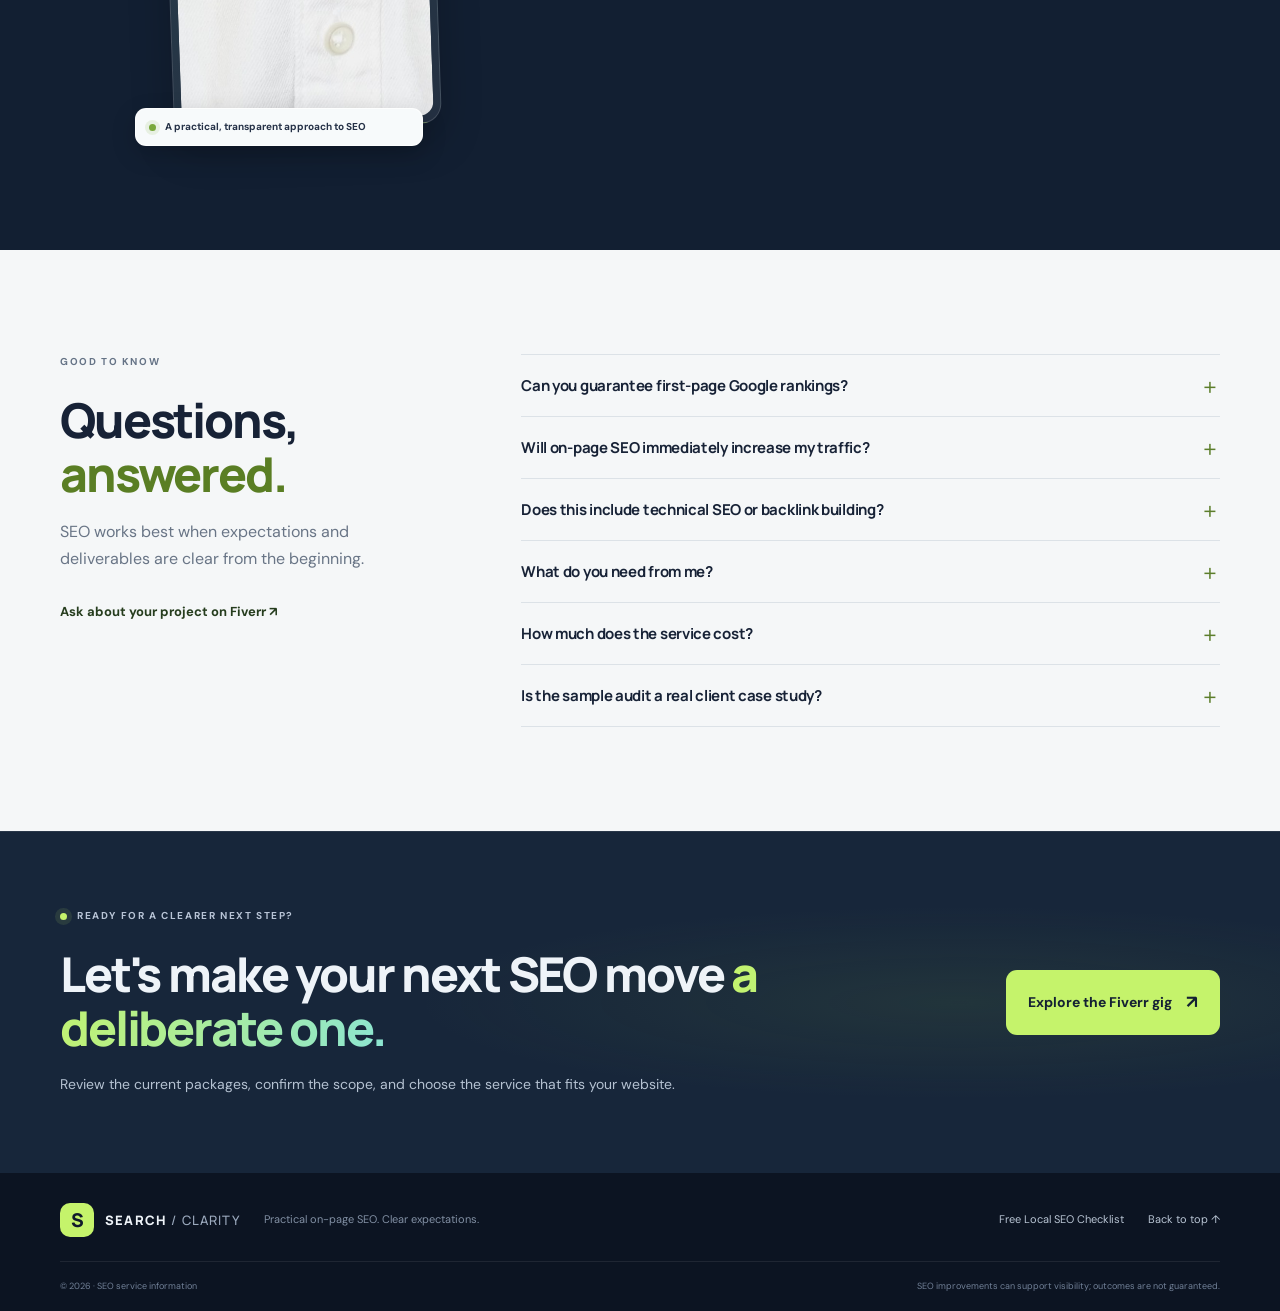
==== commit 1f9d46a4: "Clean up Google Tag Manager scripts in index.html Removed duplicate Google Tag Manager script and in" ====
--- a/index.html
+++ b/index.html
@@ -1,14 +1,8 @@
 <!doctype html>
 <html lang="en">
 <head>
-  <script async src="https://www.googletagmanager.com/gtm.js?id=GTM-PBTH7QJR"></script>
-<script>
   <script async src="https://www.googletagmanager.com/gtm.js?id=GTM-PKQ6WCDD"></script>
 <script>
-  window.dataLayer = window.dataLayer || [];
-  function gtag(){dataLayer.push(arguments);}
-  gtag('js', new Date());
-</script>
   window.dataLayer = window.dataLayer || [];
   function gtag(){dataLayer.push(arguments);}
   gtag('js', new Date());
